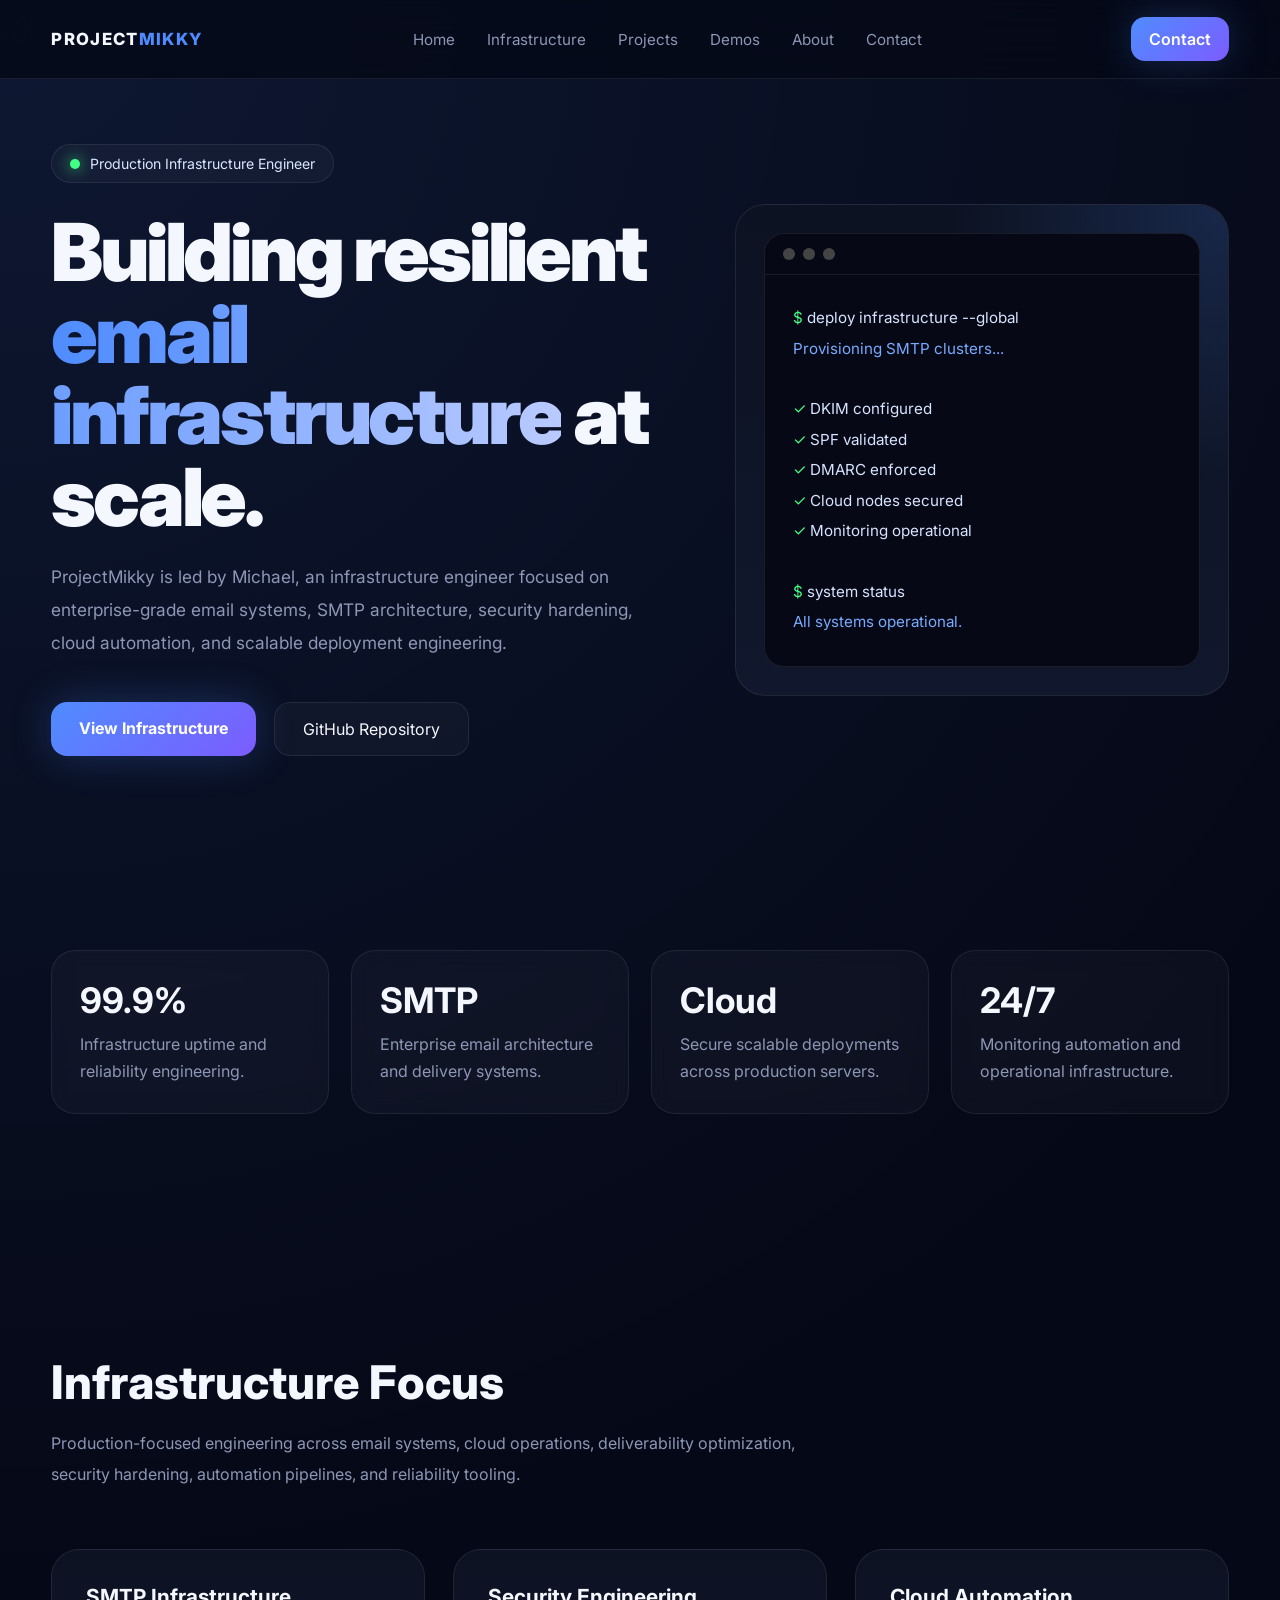
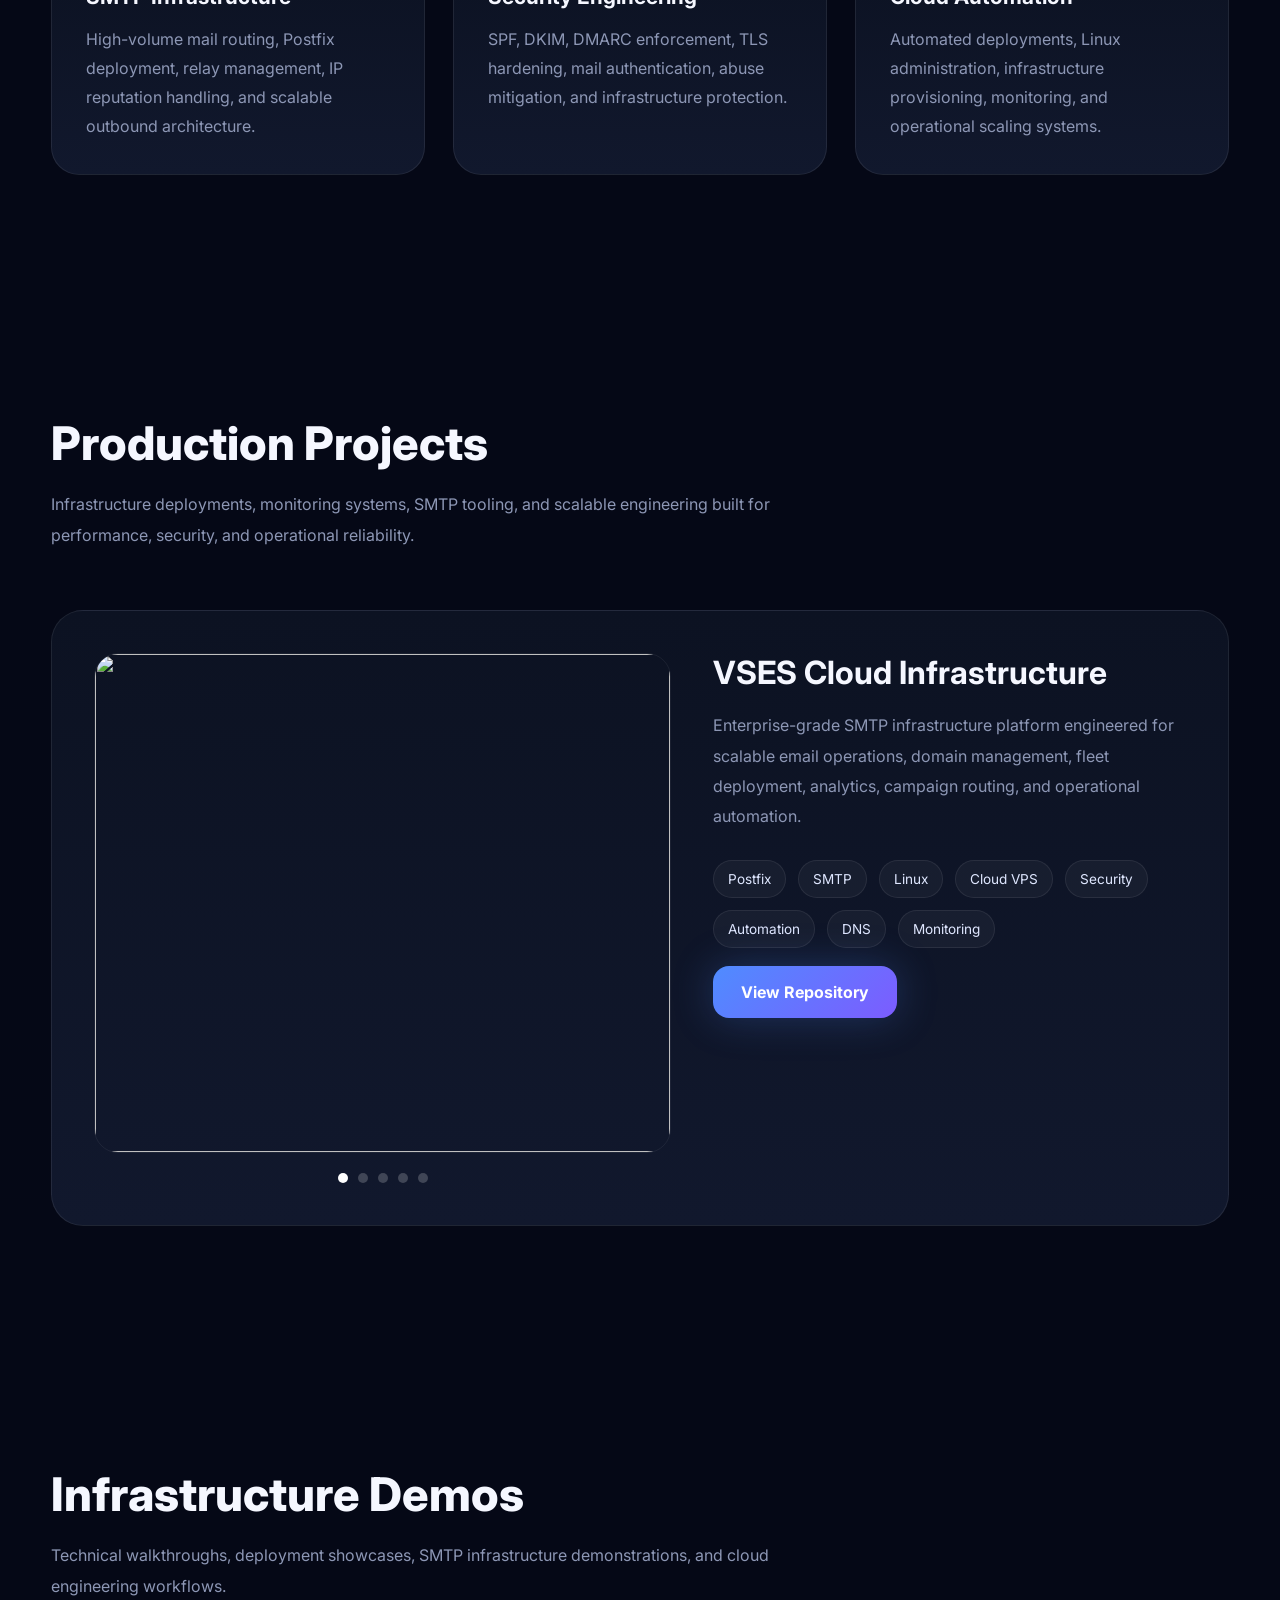
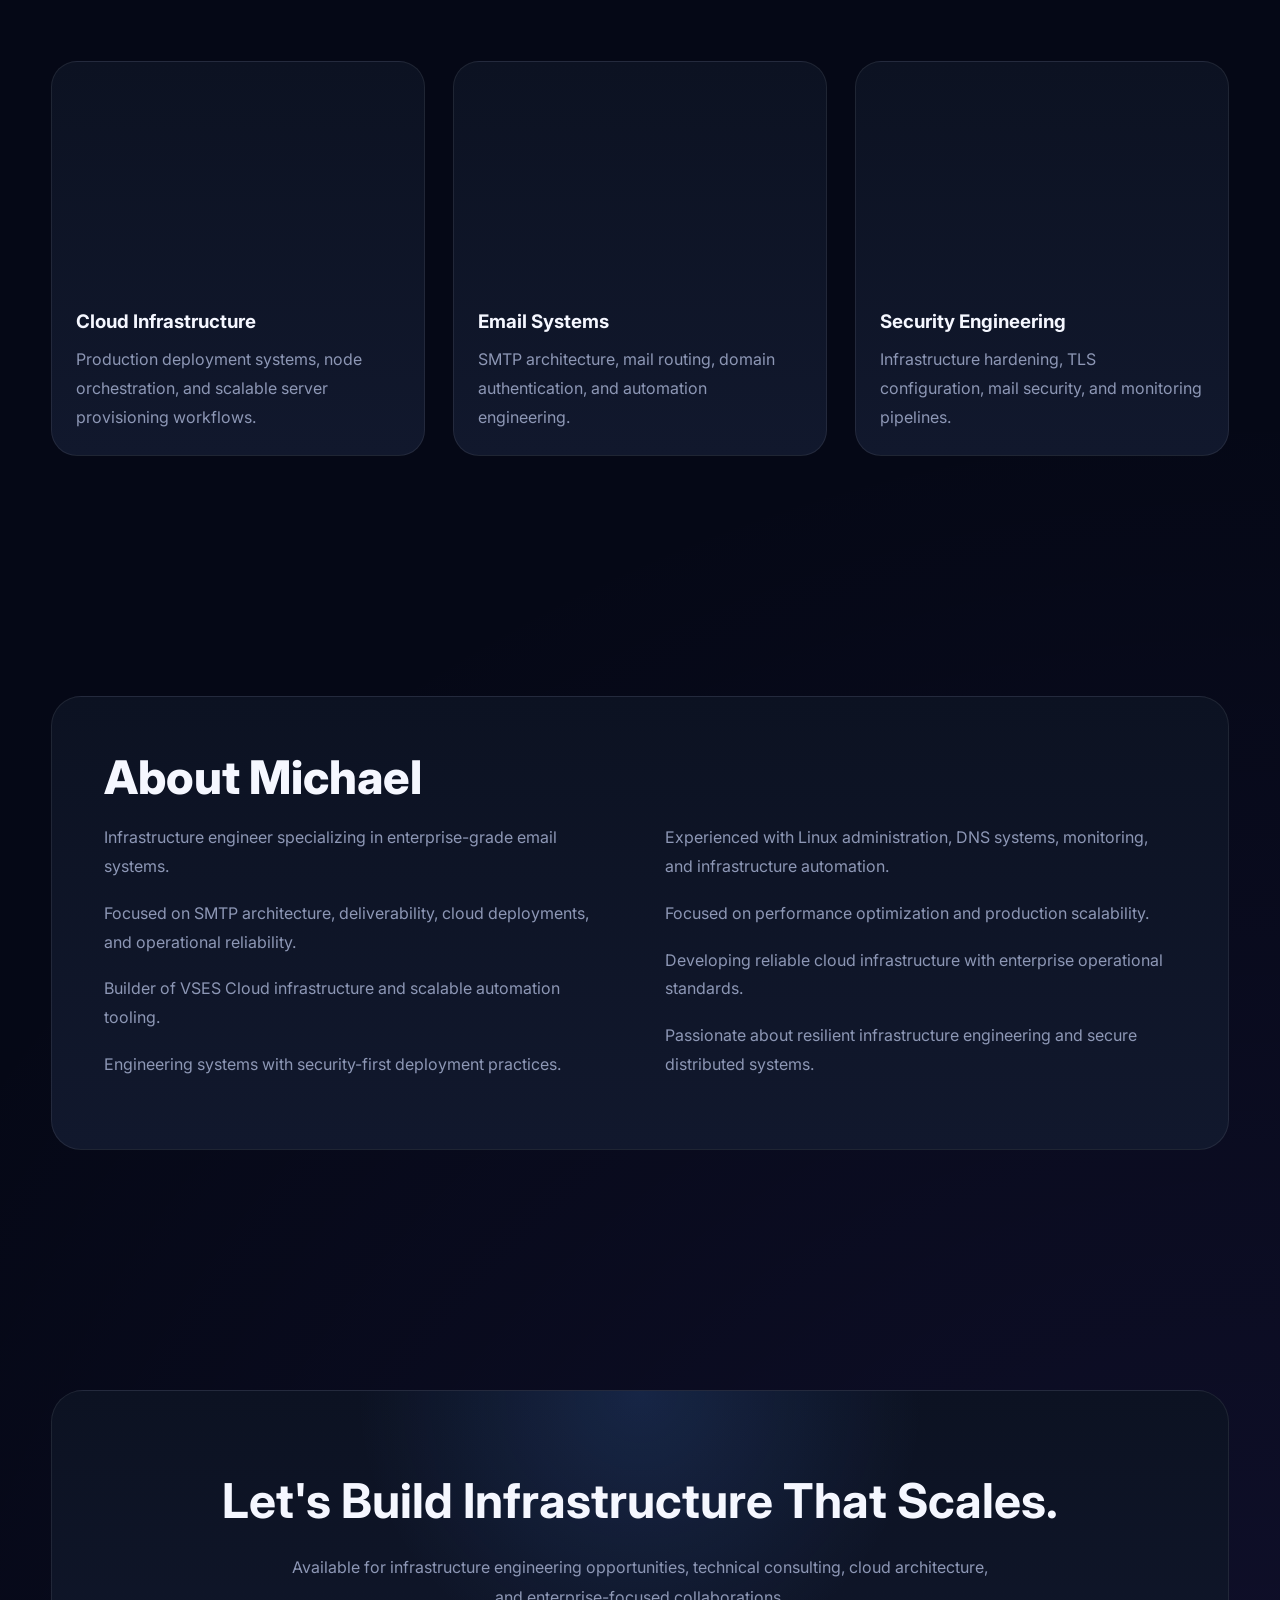
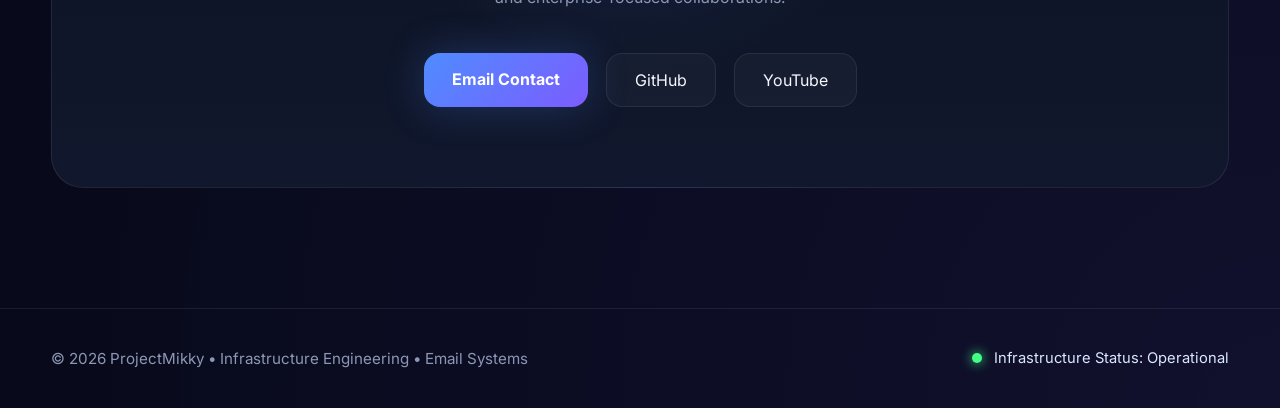
==== index.html @ 0aaa150f "Create index.html" ====
<!DOCTYPE html>
<html lang="en">
<head>
<meta charset="UTF-8" />
<meta name="viewport" content="width=device-width, initial-scale=1.0"/>

<title>ProjectMikky — Infrastructure Engineer</title>

<link rel="preconnect" href="https://fonts.googleapis.com">
<link rel="preconnect" href="https://fonts.gstatic.com" crossorigin>

<link href="https://fonts.googleapis.com/css2?family=Inter:wght@300;400;500;600;700;800;900&display=swap" rel="stylesheet">

<style>

:root{
    --bg:#050816;
    --panel:#0c1222;
    --panel2:#11182d;
    --line:rgba(255,255,255,0.08);
    --text:#f5f7ff;
    --muted:#8d97b5;
    --accent:#4f8cff;
    --accent2:#7c5cff;
    --glow:0 0 40px rgba(79,140,255,.25);
    --max:1280px;
}

*{
    margin:0;
    padding:0;
    box-sizing:border-box;
}

html{
    scroll-behavior:smooth;
}

body{
    font-family:'Inter',sans-serif;
    background:
    radial-gradient(circle at top left, rgba(79,140,255,.12), transparent 30%),
    radial-gradient(circle at bottom right, rgba(124,92,255,.10), transparent 30%),
    var(--bg);
    color:var(--text);
    overflow-x:hidden;
}

a{
    text-decoration:none;
    color:inherit;
}

img{
    display:block;
    width:100%;
}

.container{
    width:92%;
    max-width:var(--max);
    margin:auto;
}

/* =========================
NAV
========================= */

nav{
    position:fixed;
    top:0;
    left:0;
    width:100%;
    z-index:1000;
    backdrop-filter:blur(18px);
    background:rgba(5,8,22,.75);
    border-bottom:1px solid var(--line);
}

.nav-inner{
    height:78px;
    display:flex;
    align-items:center;
    justify-content:space-between;
}

.logo{
    font-size:1.05rem;
    font-weight:800;
    letter-spacing:.08em;
}

.logo span{
    color:var(--accent);
}

.nav-links{
    display:flex;
    gap:32px;
}

.nav-links a{
    color:var(--muted);
    font-size:.95rem;
    transition:.25s;
    position:relative;
}

.nav-links a:hover{
    color:white;
}

.nav-links a::after{
    content:'';
    position:absolute;
    left:0;
    bottom:-8px;
    width:0%;
    height:2px;
    background:linear-gradient(to right,var(--accent),var(--accent2));
    transition:.25s;
}

.nav-links a:hover::after{
    width:100%;
}

.nav-btn{
    padding:12px 18px;
    border-radius:14px;
    background:linear-gradient(135deg,var(--accent),var(--accent2));
    color:white;
    font-weight:600;
    box-shadow:var(--glow);
}

.menu-toggle{
    display:none;
    font-size:1.6rem;
    cursor:pointer;
}

/* =========================
HERO
========================= */

.hero{
    min-height:100vh;
    display:flex;
    align-items:center;
    padding-top:120px;
}

.hero-grid{
    display:grid;
    grid-template-columns:1.1fr .9fr;
    gap:80px;
    align-items:center;
}

.badge{
    display:inline-flex;
    align-items:center;
    gap:10px;
    padding:10px 18px;
    border-radius:999px;
    border:1px solid var(--line);
    background:rgba(255,255,255,.03);
    margin-bottom:28px;
    color:#dbe6ff;
    font-size:.88rem;
}

.badge-dot{
    width:10px;
    height:10px;
    border-radius:50%;
    background:#42ff87;
    box-shadow:0 0 15px #42ff87;
}

.hero h1{
    font-size:5rem;
    line-height:1.02;
    font-weight:900;
    letter-spacing:-0.04em;
    margin-bottom:24px;
}

.hero h1 span{
    background:linear-gradient(to right,var(--accent),#b9caff);
    -webkit-background-clip:text;
    -webkit-text-fill-color:transparent;
}

.hero p{
    color:var(--muted);
    line-height:1.9;
    font-size:1.08rem;
    max-width:650px;
}

.hero-actions{
    margin-top:42px;
    display:flex;
    gap:18px;
    flex-wrap:wrap;
}

.btn-primary{
    padding:16px 28px;
    border-radius:16px;
    background:linear-gradient(135deg,var(--accent),var(--accent2));
    color:white;
    font-weight:700;
    box-shadow:var(--glow);
}

.btn-secondary{
    padding:16px 28px;
    border-radius:16px;
    border:1px solid var(--line);
    background:rgba(255,255,255,.03);
}

/* =========================
TERMINAL PANEL
========================= */

.hero-panel{
    background:linear-gradient(180deg,var(--panel),var(--panel2));
    border:1px solid var(--line);
    border-radius:30px;
    padding:28px;
    overflow:hidden;
    position:relative;
}

.hero-panel::before{
    content:'';
    position:absolute;
    inset:0;
    background:radial-gradient(circle at top right, rgba(79,140,255,.18), transparent 40%);
}

.terminal{
    background:#060915;
    border-radius:20px;
    overflow:hidden;
    border:1px solid rgba(255,255,255,.08);
    position:relative;
    z-index:2;
}

.terminal-top{
    padding:14px 18px;
    border-bottom:1px solid rgba(255,255,255,.08);
    display:flex;
    gap:8px;
}

.term-dot{
    width:12px;
    height:12px;
    border-radius:50%;
    background:#444;
}

.term-body{
    padding:28px;
    color:#d7e3ff;
    line-height:2;
    font-size:.95rem;
}

.green{
    color:#43ff85;
}

.blue{
    color:#79aaff;
}

/* =========================
STATS
========================= */

.stats{
    margin-top:-70px;
    position:relative;
    z-index:5;
}

.stats-grid{
    display:grid;
    grid-template-columns:repeat(4,1fr);
    gap:22px;
}

.stat-card{
    padding:28px;
    border-radius:24px;
    border:1px solid var(--line);
    background:rgba(255,255,255,.03);
    backdrop-filter:blur(10px);
}

.stat-card h3{
    font-size:2.2rem;
    margin-bottom:10px;
}

.stat-card p{
    color:var(--muted);
    line-height:1.7;
}

/* =========================
SECTIONS
========================= */

section{
    padding:120px 0;
}

.section-title{
    font-size:2.9rem;
    font-weight:800;
    margin-bottom:18px;
}

.section-sub{
    max-width:760px;
    color:var(--muted);
    line-height:1.9;
    margin-bottom:60px;
}

/* =========================
INFRA
========================= */

.infra-grid{
    display:grid;
    grid-template-columns:repeat(3,1fr);
    gap:28px;
}

.infra-card{
    padding:34px;
    border-radius:28px;
    background:linear-gradient(180deg,var(--panel),var(--panel2));
    border:1px solid var(--line);
    transition:.3s;
}

.infra-card:hover{
    transform:translateY(-6px);
    border-color:rgba(79,140,255,.35);
}

.infra-card h3{
    margin-bottom:16px;
    font-size:1.3rem;
}

.infra-card p{
    color:var(--muted);
    line-height:1.8;
}

/* =========================
PROJECTS
========================= */

.project-card{
    display:grid;
    grid-template-columns:1.1fr .9fr;
    gap:42px;
    padding:42px;
    border-radius:32px;
    border:1px solid var(--line);
    background:linear-gradient(180deg,var(--panel),var(--panel2));
}

.project-slider{
    position:relative;
}

.slides{
    position:relative;
    height:500px;
    border-radius:24px;
    overflow:hidden;
    border:1px solid rgba(255,255,255,.06);
}

.slide{
    position:absolute;
    inset:0;
    width:100%;
    height:100%;
    object-fit:cover;
    opacity:0;
    transition:opacity .8s ease;
}

.slide.active{
    opacity:1;
}

.slider-dots{
    display:flex;
    justify-content:center;
    gap:10px;
    margin-top:20px;
}

.dot-slide{
    width:10px;
    height:10px;
    border-radius:50%;
    background:rgba(255,255,255,.2);
    cursor:pointer;
    transition:.25s;
}

.dot-slide.active{
    background:white;
}

.project-content h3{
    font-size:2rem;
    margin-bottom:18px;
}

.project-content p{
    color:var(--muted);
    line-height:1.9;
    margin-bottom:28px;
}

.tech-list{
    display:flex;
    flex-wrap:wrap;
    gap:12px;
    margin-bottom:34px;
}

.tech-list span{
    padding:10px 14px;
    border-radius:999px;
    background:rgba(255,255,255,.04);
    border:1px solid var(--line);
    color:#dfe7ff;
    font-size:.85rem;
}

/* =========================
VIDEOS
========================= */

.video-grid{
    display:grid;
    grid-template-columns:repeat(3,1fr);
    gap:28px;
}

.video-card{
    overflow:hidden;
    border-radius:26px;
    border:1px solid var(--line);
    background:linear-gradient(180deg,var(--panel),var(--panel2));
}

.video-card iframe{
    width:100%;
    height:220px;
    border:none;
}

.video-content{
    padding:24px;
}

.video-content h3{
    margin-bottom:12px;
}

.video-content p{
    color:var(--muted);
    line-height:1.8;
}

/* =========================
ABOUT
========================= */

.about-box{
    padding:52px;
    border-radius:30px;
    border:1px solid var(--line);
    background:linear-gradient(180deg,var(--panel),var(--panel2));
}

.about-grid{
    display:grid;
    grid-template-columns:1fr 1fr;
    gap:50px;
}

.about-grid ul{
    list-style:none;
}

.about-grid li{
    margin-bottom:18px;
    color:var(--muted);
    line-height:1.8;
}

/* =========================
CONTACT
========================= */

.contact-box{
    text-align:center;
    padding:80px 40px;
    border-radius:32px;
    border:1px solid var(--line);
    background:
    radial-gradient(circle at top, rgba(79,140,255,.16), transparent 40%),
    linear-gradient(180deg,var(--panel),var(--panel2));
}

.contact-box h2{
    font-size:3rem;
    margin-bottom:22px;
}

.contact-box p{
    max-width:700px;
    margin:auto;
    color:var(--muted);
    line-height:1.9;
}

.contact-actions{
    margin-top:40px;
    display:flex;
    justify-content:center;
    gap:18px;
    flex-wrap:wrap;
}

/* =========================
FOOTER
========================= */

footer{
    padding:40px 0;
    border-top:1px solid var(--line);
}

.footer-grid{
    display:flex;
    justify-content:space-between;
    align-items:center;
    gap:20px;
    flex-wrap:wrap;
}

.footer-copy{
    color:var(--muted);
    font-size:.95rem;
}

.footer-status{
    display:flex;
    align-items:center;
    gap:12px;
    color:#dbe6ff;
    font-size:.92rem;
}

.status-dot{
    width:10px;
    height:10px;
    border-radius:50%;
    background:#43ff85;
    box-shadow:0 0 12px #43ff85;
}

/* =========================
MOBILE
========================= */

@media(max-width:1100px){

.hero-grid,
.project-card,
.about-grid{
    grid-template-columns:1fr;
}

.infra-grid,
.video-grid,
.stats-grid{
    grid-template-columns:1fr 1fr;
}

.hero h1{
    font-size:4rem;
}

}

@media(max-width:780px){

.menu-toggle{
    display:block;
}

.nav-btn{
    display:none;
}

.nav-links{
    position:absolute;
    top:78px;
    left:0;
    width:100%;
    background:#08101f;
    flex-direction:column;
    padding:30px;
    display:none;
    border-bottom:1px solid var(--line);
}

.nav-links.active{
    display:flex;
}

.hero h1{
    font-size:3rem;
}

.stats-grid,
.infra-grid,
.video-grid{
    grid-template-columns:1fr;
}

.section-title{
    font-size:2.2rem;
}

.contact-box h2{
    font-size:2.2rem;
}

.slides{
    height:320px;
}

}

</style>
</head>
<body>

<!-- NAV -->

<nav>

<div class="container nav-inner">

<div class="logo">
PROJECT<span>MIKKY</span>
</div>

<div class="nav-links" id="navLinks">
<a href="#home">Home</a>
<a href="#infrastructure">Infrastructure</a>
<a href="#projects">Projects</a>
<a href="#demos">Demos</a>
<a href="#about">About</a>
<a href="#contact">Contact</a>
</div>

<a href="mailto:contact@projectmikky.com" class="nav-btn">
Contact
</a>

<div class="menu-toggle" id="menuToggle">
☰
</div>

</div>

</nav>

<!-- HERO -->

<section class="hero" id="home">

<div class="container hero-grid">

<div>

<div class="badge">
<div class="badge-dot"></div>
Production Infrastructure Engineer
</div>

<h1>
Building resilient
<span>email infrastructure</span>
at scale.
</h1>

<p>
ProjectMikky is led by Michael, an infrastructure engineer focused on
enterprise-grade email systems, SMTP architecture, security hardening,
cloud automation, and scalable deployment engineering.
</p>

<div class="hero-actions">

<a href="#projects" class="btn-primary">
View Infrastructure
</a>

<a href="https://github.com/projectmikky/vses-cloud" target="_blank" class="btn-secondary">
GitHub Repository
</a>

</div>

</div>

<div class="hero-panel">

<div class="terminal">

<div class="terminal-top">
<div class="term-dot"></div>
<div class="term-dot"></div>
<div class="term-dot"></div>
</div>

<div class="term-body">

<span class="green">$</span> deploy infrastructure --global<br>
<span class="blue">Provisioning SMTP clusters...</span><br><br>

<span class="green">✓</span> DKIM configured<br>
<span class="green">✓</span> SPF validated<br>
<span class="green">✓</span> DMARC enforced<br>
<span class="green">✓</span> Cloud nodes secured<br>
<span class="green">✓</span> Monitoring operational<br><br>

<span class="green">$</span> system status<br>
<span class="blue">All systems operational.</span>

</div>

</div>

</div>

</div>

</section>

<!-- STATS -->

<section class="stats">

<div class="container">

<div class="stats-grid">

<div class="stat-card">
<h3>99.9%</h3>
<p>Infrastructure uptime and reliability engineering.</p>
</div>

<div class="stat-card">
<h3>SMTP</h3>
<p>Enterprise email architecture and delivery systems.</p>
</div>

<div class="stat-card">
<h3>Cloud</h3>
<p>Secure scalable deployments across production servers.</p>
</div>

<div class="stat-card">
<h3>24/7</h3>
<p>Monitoring automation and operational infrastructure.</p>
</div>

</div>

</div>

</section>

<!-- INFRA -->

<section id="infrastructure">

<div class="container">

<h2 class="section-title">
Infrastructure Focus
</h2>

<p class="section-sub">
Production-focused engineering across email systems,
cloud operations, deliverability optimization,
security hardening, automation pipelines,
and reliability tooling.
</p>

<div class="infra-grid">

<div class="infra-card">
<h3>SMTP Infrastructure</h3>
<p>
High-volume mail routing, Postfix deployment,
relay management, IP reputation handling,
and scalable outbound architecture.
</p>
</div>

<div class="infra-card">
<h3>Security Engineering</h3>
<p>
SPF, DKIM, DMARC enforcement, TLS hardening,
mail authentication, abuse mitigation,
and infrastructure protection.
</p>
</div>

<div class="infra-card">
<h3>Cloud Automation</h3>
<p>
Automated deployments, Linux administration,
infrastructure provisioning, monitoring,
and operational scaling systems.
</p>
</div>

</div>

</div>

</section>

<!-- PROJECTS -->

<section id="projects">

<div class="container">

<h2 class="section-title">
Production Projects
</h2>

<p class="section-sub">
Infrastructure deployments, monitoring systems,
SMTP tooling, and scalable engineering built for
performance, security, and operational reliability.
</p>

<div class="project-card">

<!-- SLIDER -->

<div class="project-slider">

<div class="slides">

<img class="slide active"
src="https://raw.githubusercontent.com/projectmikky/vses-cloud/main/screenshots/dashboard.png">

<img class="slide"
src="https://raw.githubusercontent.com/projectmikky/vses-cloud/main/screenshots/fleet.png">

<img class="slide"
src="https://raw.githubusercontent.com/projectmikky/vses-cloud/main/screenshots/domains.png">

<img class="slide"
src="https://raw.githubusercontent.com/projectmikky/vses-cloud/main/screenshots/analytics.png">

<img class="slide"
src="https://raw.githubusercontent.com/projectmikky/vses-cloud/main/screenshots/campaign.png">

</div>

<div class="slider-dots">

<span class="dot-slide active"></span>
<span class="dot-slide"></span>
<span class="dot-slide"></span>
<span class="dot-slide"></span>
<span class="dot-slide"></span>

</div>

</div>

<!-- CONTENT -->

<div class="project-content">

<h3>
VSES Cloud Infrastructure
</h3>

<p>
Enterprise-grade SMTP infrastructure platform engineered
for scalable email operations, domain management,
fleet deployment, analytics, campaign routing,
and operational automation.
</p>

<div class="tech-list">
<span>Postfix</span>
<span>SMTP</span>
<span>Linux</span>
<span>Cloud VPS</span>
<span>Security</span>
<span>Automation</span>
<span>DNS</span>
<span>Monitoring</span>
</div>

<a href="https://github.com/projectmikky/vses-cloud"
target="_blank"
class="btn-primary">
View Repository
</a>

</div>

</div>

</div>

</section>

<!-- DEMOS -->

<section id="demos">

<div class="container">

<h2 class="section-title">
Infrastructure Demos
</h2>

<p class="section-sub">
Technical walkthroughs, deployment showcases,
SMTP infrastructure demonstrations,
and cloud engineering workflows.
</p>

<div class="video-grid">

<div class="video-card">

<iframe
src="https://www.youtube.com/embed?listType=user_uploads&list=projectmikky"
allowfullscreen>
</iframe>

<div class="video-content">
<h3>Cloud Infrastructure</h3>
<p>
Production deployment systems, node orchestration,
and scalable server provisioning workflows.
</p>
</div>

</div>

<div class="video-card">

<iframe
src="https://www.youtube.com/embed?listType=user_uploads&list=projectmikky"
allowfullscreen>
</iframe>

<div class="video-content">
<h3>Email Systems</h3>
<p>
SMTP architecture, mail routing,
domain authentication, and automation engineering.
</p>
</div>

</div>

<div class="video-card">

<iframe
src="https://www.youtube.com/embed?listType=user_uploads&list=projectmikky"
allowfullscreen>
</iframe>

<div class="video-content">
<h3>Security Engineering</h3>
<p>
Infrastructure hardening, TLS configuration,
mail security, and monitoring pipelines.
</p>
</div>

</div>

</div>

</div>

</section>

<!-- ABOUT -->

<section id="about">

<div class="container">

<div class="about-box">

<h2 class="section-title">
About Michael
</h2>

<div class="about-grid">

<div>

<ul>
<li>Infrastructure engineer specializing in enterprise-grade email systems.</li>

<li>Focused on SMTP architecture, deliverability, cloud deployments, and operational reliability.</li>

<li>Builder of VSES Cloud infrastructure and scalable automation tooling.</li>

<li>Engineering systems with security-first deployment practices.</li>

</ul>

</div>

<div>

<ul>

<li>Experienced with Linux administration, DNS systems, monitoring, and infrastructure automation.</li>

<li>Focused on performance optimization and production scalability.</li>

<li>Developing reliable cloud infrastructure with enterprise operational standards.</li>

<li>Passionate about resilient infrastructure engineering and secure distributed systems.</li>

</ul>

</div>

</div>

</div>

</div>

</section>

<!-- CONTACT -->

<section id="contact">

<div class="container">

<div class="contact-box">

<h2>
Let's Build Infrastructure That Scales.
</h2>

<p>
Available for infrastructure engineering opportunities,
technical consulting, cloud architecture,
and enterprise-focused collaborations.
</p>

<div class="contact-actions">

<a href="mailto:contact@projectmikky.com" class="btn-primary">
Email Contact
</a>

<a href="https://github.com/projectmikky/vses-cloud"
target="_blank"
class="btn-secondary">
GitHub
</a>

<a href="https://www.youtube.com/@projectmikky"
target="_blank"
class="btn-secondary">
YouTube
</a>

</div>

</div>

</div>

</section>

<!-- FOOTER -->

<footer>

<div class="container footer-grid">

<div class="footer-copy">
© 2026 ProjectMikky • Infrastructure Engineering • Email Systems
</div>

<div class="footer-status">

<div class="status-dot"></div>

Infrastructure Status: Operational

</div>

</div>

</footer>

<script>

/* MOBILE NAV */

const menuToggle = document.getElementById('menuToggle');
const navLinks = document.getElementById('navLinks');

menuToggle.addEventListener('click', () => {
    navLinks.classList.toggle('active');
});

document.querySelectorAll('.nav-links a').forEach(link => {
    link.addEventListener('click', () => {
        navLinks.classList.remove('active');
    });
});

/* SLIDER */

const slides = document.querySelectorAll('.slide');
const dots = document.querySelectorAll('.dot-slide');

let currentSlide = 0;

function showSlide(index){

    slides.forEach(slide => {
        slide.classList.remove('active');
    });

    dots.forEach(dot => {
        dot.classList.remove('active');
    });

    slides[index].classList.add('active');
    dots[index].classList.add('active');
}

function nextSlide(){

    currentSlide++;

    if(currentSlide >= slides.length){
        currentSlide = 0;
    }

    showSlide(currentSlide);
}

setInterval(nextSlide, 3500);

dots.forEach((dot, index) => {

    dot.addEventListener('click', () => {

        currentSlide = index;

        showSlide(currentSlide);

    });

});

</script>

</body>
</html>
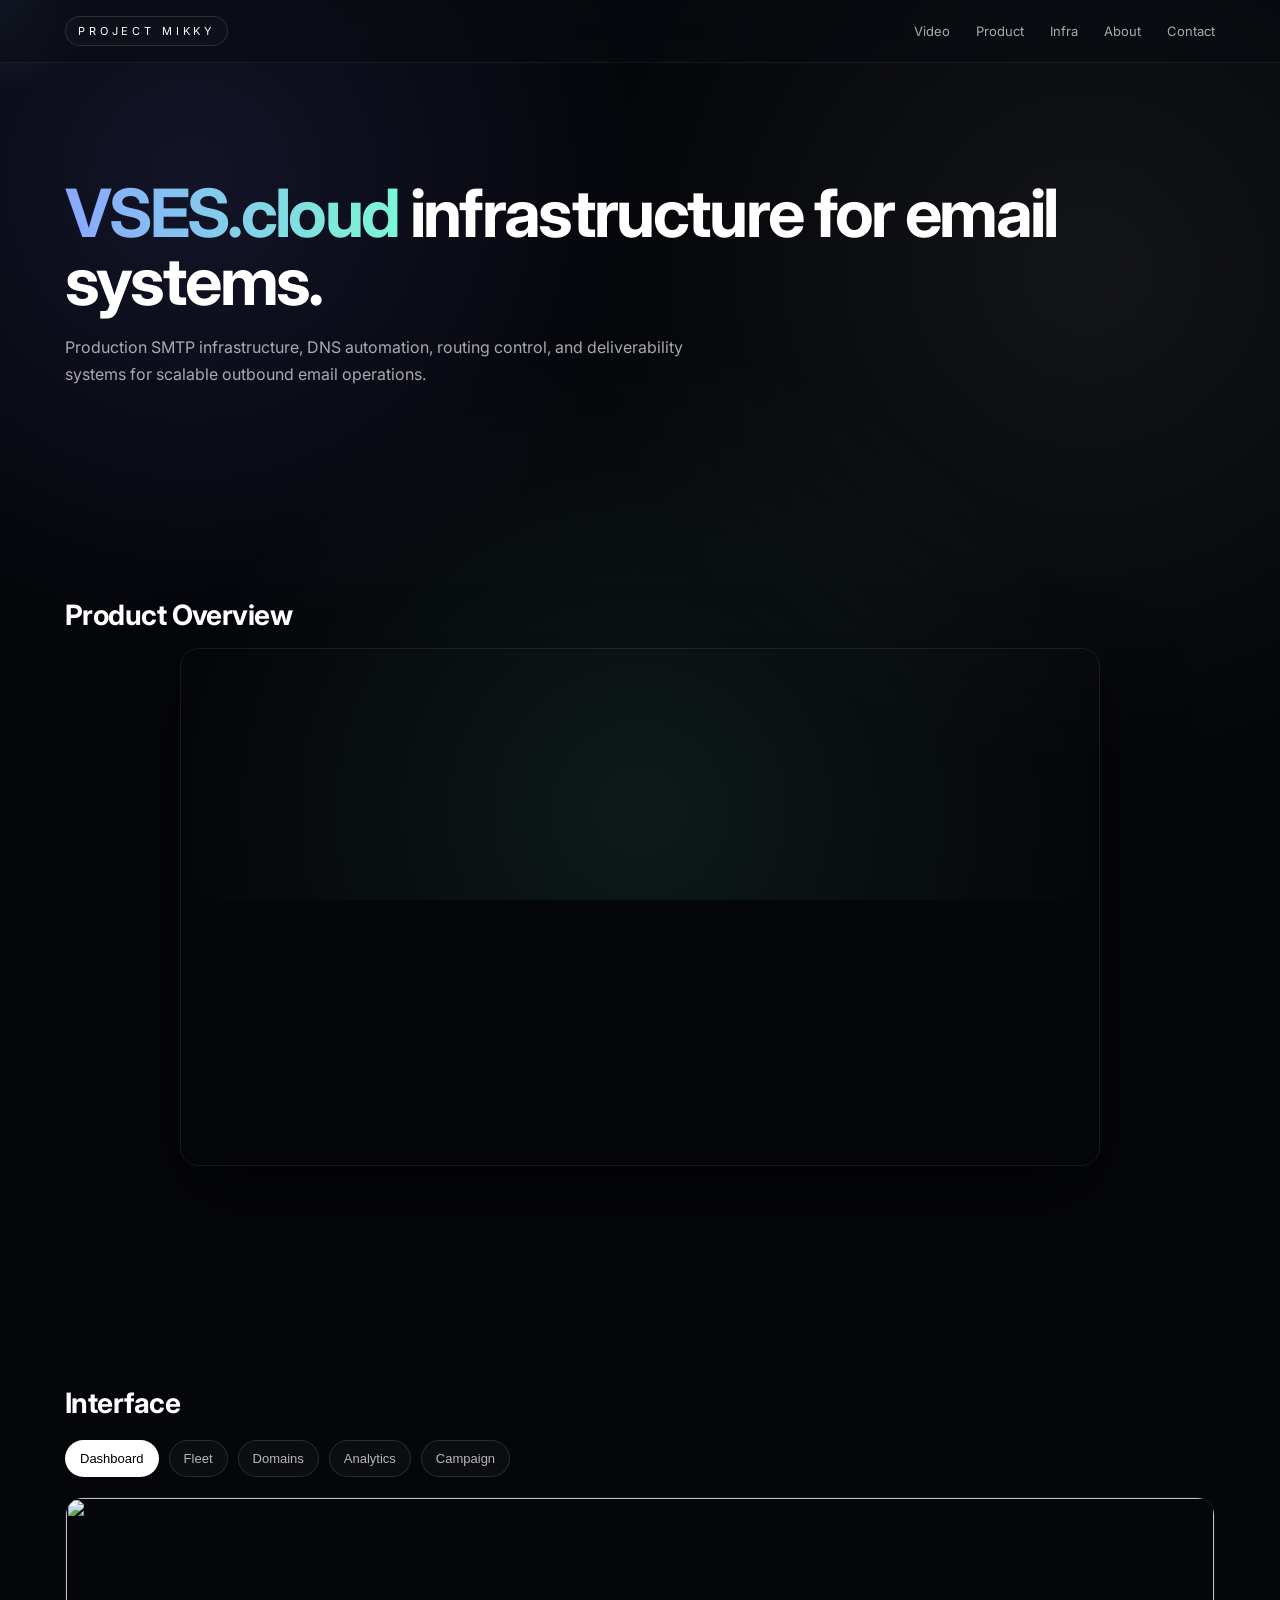
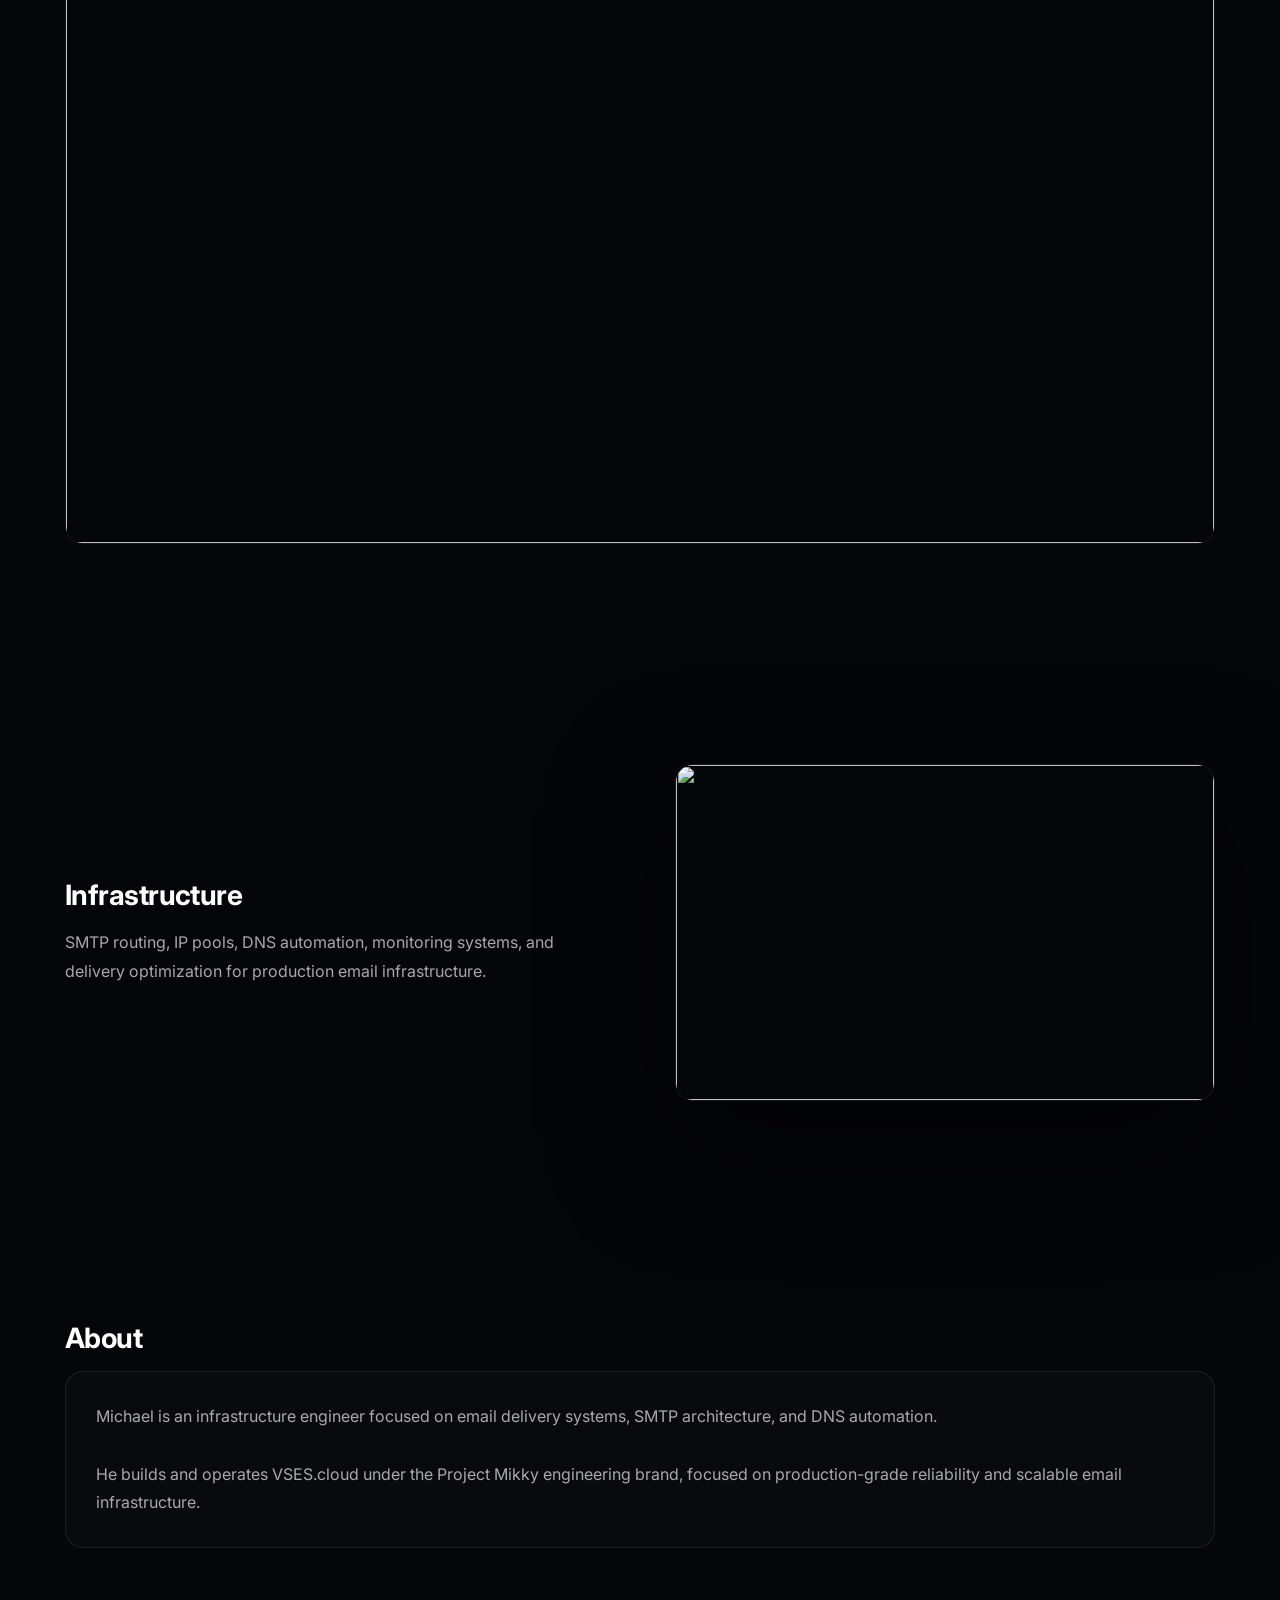
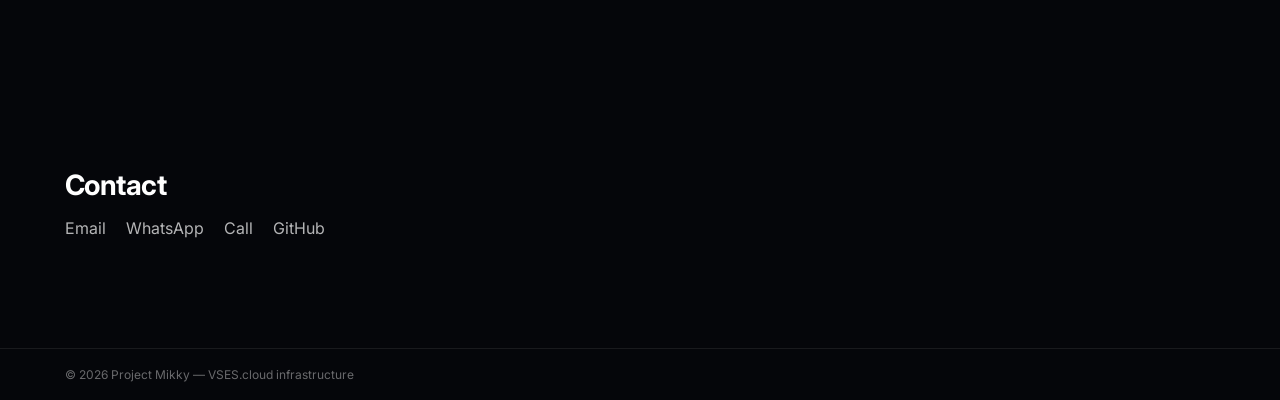
==== commit 6cbc1f3e: "Update index.html" ====
--- a/index.html
+++ b/index.html
@@ -3,28 +3,11 @@
 <head>
 <meta charset="UTF-8" />
 <meta name="viewport" content="width=device-width, initial-scale=1.0"/>
-
-<title>ProjectMikky — Infrastructure Engineer</title>
-
-<link rel="preconnect" href="https://fonts.googleapis.com">
-<link rel="preconnect" href="https://fonts.gstatic.com" crossorigin>
-
-<link href="https://fonts.googleapis.com/css2?family=Inter:wght@300;400;500;600;700;800;900&display=swap" rel="stylesheet">
+<title>Project Mikky | VSES.cloud</title>
+
+<link href="https://fonts.googleapis.com/css2?family=Inter:wght@300;400;500;600;700&display=swap" rel="stylesheet">
 
 <style>
-
-:root{
-    --bg:#050816;
-    --panel:#0c1222;
-    --panel2:#11182d;
-    --line:rgba(255,255,255,0.08);
-    --text:#f5f7ff;
-    --muted:#8d97b5;
-    --accent:#4f8cff;
-    --accent2:#7c5cff;
-    --glow:0 0 40px rgba(79,140,255,.25);
-    --max:1280px;
-}
 
 *{
     margin:0;
@@ -32,1183 +15,417 @@
     box-sizing:border-box;
 }
 
-html{
-    scroll-behavior:smooth;
-}
-
 body{
-    font-family:'Inter',sans-serif;
+    font-family:Inter, sans-serif;
+    background:#05060a;
+    color:#fff;
+    overflow-x:hidden;
+}
+
+/* NOISE + GLOW BACKGROUND */
+.bg{
+    position:fixed;
+    inset:0;
     background:
-    radial-gradient(circle at top left, rgba(79,140,255,.12), transparent 30%),
-    radial-gradient(circle at bottom right, rgba(124,92,255,.10), transparent 30%),
-    var(--bg);
-    color:var(--text);
-    overflow-x:hidden;
-}
-
-a{
-    text-decoration:none;
-    color:inherit;
-}
-
-img{
-    display:block;
-    width:100%;
-}
-
+        radial-gradient(circle at 15% 20%, rgba(120,120,255,0.12), transparent 35%),
+        radial-gradient(circle at 85% 30%, rgba(255,255,255,0.06), transparent 40%),
+        radial-gradient(circle at 50% 90%, rgba(120,255,200,0.08), transparent 45%),
+        #05060a;
+    z-index:0;
+}
+
+/* SOFT GRID */
+.bg::after{
+    content:"";
+    position:absolute;
+    inset:0;
+    background-image:linear-gradient(rgba(255,255,255,0.04) 1px, transparent 1px),
+                     linear-gradient(90deg, rgba(255,255,255,0.04) 1px, transparent 1px);
+    background-size:60px 60px;
+    opacity:0.05;
+}
+
+/* CURSOR GLOW */
+.cursor{
+    position:fixed;
+    width:220px;
+    height:220px;
+    border-radius:50%;
+    pointer-events:none;
+    background:radial-gradient(circle, rgba(120,180,255,0.15), transparent 60%);
+    transform:translate(-50%,-50%);
+    transition:transform 0.08s linear;
+    z-index:1;
+}
+
+/* LAYOUT */
 .container{
-    width:92%;
-    max-width:var(--max);
-    margin:auto;
-}
-
-/* =========================
-NAV
-========================= */
-
+    width:min(1150px,92vw);
+    margin:0 auto;
+    position:relative;
+    z-index:2;
+}
+
+/* NAV */
 nav{
     position:fixed;
     top:0;
-    left:0;
     width:100%;
+    padding:16px 0;
+    background:rgba(10,12,18,0.55);
+    backdrop-filter:blur(20px);
+    border-bottom:1px solid rgba(255,255,255,0.06);
     z-index:1000;
-    backdrop-filter:blur(18px);
-    background:rgba(5,8,22,.75);
-    border-bottom:1px solid var(--line);
 }
 
 .nav-inner{
-    height:78px;
     display:flex;
+    justify-content:space-between;
     align-items:center;
-    justify-content:space-between;
 }
 
 .logo{
-    font-size:1.05rem;
-    font-weight:800;
-    letter-spacing:.08em;
-}
-
-.logo span{
-    color:var(--accent);
-}
-
-.nav-links{
+    font-size:11px;
+    letter-spacing:0.35em;
+    padding:7px 12px;
+    border:1px solid rgba(255,255,255,0.12);
+    border-radius:999px;
+    color:#fff;
+    background:rgba(255,255,255,0.02);
+}
+
+.nav-right{
     display:flex;
-    gap:32px;
-}
-
-.nav-links a{
-    color:var(--muted);
-    font-size:.95rem;
-    transition:.25s;
-    position:relative;
-}
-
-.nav-links a:hover{
-    color:white;
-}
-
-.nav-links a::after{
-    content:'';
-    position:absolute;
-    left:0;
-    bottom:-8px;
-    width:0%;
-    height:2px;
-    background:linear-gradient(to right,var(--accent),var(--accent2));
-    transition:.25s;
-}
-
-.nav-links a:hover::after{
-    width:100%;
-}
-
-.nav-btn{
-    padding:12px 18px;
-    border-radius:14px;
-    background:linear-gradient(135deg,var(--accent),var(--accent2));
-    color:white;
-    font-weight:600;
-    box-shadow:var(--glow);
-}
-
-.menu-toggle{
-    display:none;
-    font-size:1.6rem;
-    cursor:pointer;
-}
-
-/* =========================
-HERO
-========================= */
-
+    gap:26px;
+}
+
+.nav-right a{
+    font-size:13px;
+    color:rgba(255,255,255,0.65);
+    text-decoration:none;
+    transition:0.2s;
+}
+
+.nav-right a:hover{
+    color:#fff;
+}
+
+/* HERO */
 .hero{
-    min-height:100vh;
-    display:flex;
-    align-items:center;
-    padding-top:120px;
-}
-
-.hero-grid{
-    display:grid;
-    grid-template-columns:1.1fr .9fr;
-    gap:80px;
-    align-items:center;
-}
-
-.badge{
-    display:inline-flex;
-    align-items:center;
-    gap:10px;
-    padding:10px 18px;
-    border-radius:999px;
-    border:1px solid var(--line);
-    background:rgba(255,255,255,.03);
-    margin-bottom:28px;
-    color:#dbe6ff;
-    font-size:.88rem;
-}
-
-.badge-dot{
-    width:10px;
-    height:10px;
-    border-radius:50%;
-    background:#42ff87;
-    box-shadow:0 0 15px #42ff87;
+    padding:180px 0 100px;
 }
 
 .hero h1{
-    font-size:5rem;
+    font-size:clamp(44px,5.2vw,84px);
     line-height:1.02;
-    font-weight:900;
     letter-spacing:-0.04em;
-    margin-bottom:24px;
 }
 
 .hero h1 span{
-    background:linear-gradient(to right,var(--accent),#b9caff);
+    background:linear-gradient(90deg,#8aa7ff,#7cf7d4);
     -webkit-background-clip:text;
     -webkit-text-fill-color:transparent;
 }
 
 .hero p{
-    color:var(--muted);
-    line-height:1.9;
-    font-size:1.08rem;
-    max-width:650px;
-}
-
-.hero-actions{
-    margin-top:42px;
+    margin-top:18px;
+    max-width:680px;
+    color:rgba(255,255,255,0.65);
+    font-size:16px;
+    line-height:1.7;
+}
+
+/* SECTION BASE */
+.section{
+    padding:110px 0;
+}
+
+.section h2{
+    font-size:28px;
+    margin-bottom:16px;
+    letter-spacing:-0.02em;
+}
+
+.section p{
+    color:rgba(255,255,255,0.65);
+    line-height:1.8;
+}
+
+/* VIDEO */
+.video-box{
+    width:100%;
+    max-width:920px;
+    margin:0 auto;
+    aspect-ratio:16/9;
+    border-radius:18px;
+    overflow:hidden;
+    border:1px solid rgba(255,255,255,0.08);
+    box-shadow:0 30px 80px rgba(0,0,0,0.5);
+}
+
+.video-box iframe{
+    width:100%;
+    height:100%;
+    border:0;
+}
+
+/* PRODUCT */
+.tabs{
+    margin-top:20px;
+}
+
+.tab-buttons{
     display:flex;
-    gap:18px;
+    gap:10px;
     flex-wrap:wrap;
-}
-
-.btn-primary{
-    padding:16px 28px;
-    border-radius:16px;
-    background:linear-gradient(135deg,var(--accent),var(--accent2));
-    color:white;
-    font-weight:700;
-    box-shadow:var(--glow);
-}
-
-.btn-secondary{
-    padding:16px 28px;
-    border-radius:16px;
-    border:1px solid var(--line);
-    background:rgba(255,255,255,.03);
-}
-
-/* =========================
-TERMINAL PANEL
-========================= */
-
-.hero-panel{
-    background:linear-gradient(180deg,var(--panel),var(--panel2));
-    border:1px solid var(--line);
-    border-radius:30px;
-    padding:28px;
+    margin:20px 0;
+}
+
+.tab-buttons button{
+    padding:10px 14px;
+    border-radius:999px;
+    border:1px solid rgba(255,255,255,0.12);
+    background:rgba(255,255,255,0.03);
+    color:rgba(255,255,255,0.7);
+    cursor:pointer;
+    font-size:13px;
+    transition:0.2s;
+}
+
+.tab-buttons button:hover{
+    transform:translateY(-1px);
+    border-color:rgba(255,255,255,0.25);
+}
+
+.tab-buttons button.active{
+    background:#fff;
+    color:#000;
+}
+
+.tab-content{
+    aspect-ratio:16/9;
+    border-radius:18px;
     overflow:hidden;
-    position:relative;
-}
-
-.hero-panel::before{
-    content:'';
-    position:absolute;
-    inset:0;
-    background:radial-gradient(circle at top right, rgba(79,140,255,.18), transparent 40%);
-}
-
-.terminal{
-    background:#060915;
-    border-radius:20px;
-    overflow:hidden;
-    border:1px solid rgba(255,255,255,.08);
-    position:relative;
-    z-index:2;
-}
-
-.terminal-top{
-    padding:14px 18px;
-    border-bottom:1px solid rgba(255,255,255,.08);
-    display:flex;
-    gap:8px;
-}
-
-.term-dot{
-    width:12px;
-    height:12px;
-    border-radius:50%;
-    background:#444;
-}
-
-.term-body{
-    padding:28px;
-    color:#d7e3ff;
-    line-height:2;
-    font-size:.95rem;
-}
-
-.green{
-    color:#43ff85;
-}
-
-.blue{
-    color:#79aaff;
-}
-
-/* =========================
-STATS
-========================= */
-
-.stats{
-    margin-top:-70px;
-    position:relative;
-    z-index:5;
-}
-
-.stats-grid{
-    display:grid;
-    grid-template-columns:repeat(4,1fr);
-    gap:22px;
-}
-
-.stat-card{
-    padding:28px;
-    border-radius:24px;
-    border:1px solid var(--line);
-    background:rgba(255,255,255,.03);
-    backdrop-filter:blur(10px);
-}
-
-.stat-card h3{
-    font-size:2.2rem;
-    margin-bottom:10px;
-}
-
-.stat-card p{
-    color:var(--muted);
-    line-height:1.7;
-}
-
-/* =========================
-SECTIONS
-========================= */
-
-section{
-    padding:120px 0;
-}
-
-.section-title{
-    font-size:2.9rem;
-    font-weight:800;
-    margin-bottom:18px;
-}
-
-.section-sub{
-    max-width:760px;
-    color:var(--muted);
-    line-height:1.9;
-    margin-bottom:60px;
-}
-
-/* =========================
-INFRA
-========================= */
-
-.infra-grid{
-    display:grid;
-    grid-template-columns:repeat(3,1fr);
-    gap:28px;
-}
-
-.infra-card{
-    padding:34px;
-    border-radius:28px;
-    background:linear-gradient(180deg,var(--panel),var(--panel2));
-    border:1px solid var(--line);
-    transition:.3s;
-}
-
-.infra-card:hover{
-    transform:translateY(-6px);
-    border-color:rgba(79,140,255,.35);
-}
-
-.infra-card h3{
-    margin-bottom:16px;
-    font-size:1.3rem;
-}
-
-.infra-card p{
-    color:var(--muted);
-    line-height:1.8;
-}
-
-/* =========================
-PROJECTS
-========================= */
-
-.project-card{
-    display:grid;
-    grid-template-columns:1.1fr .9fr;
-    gap:42px;
-    padding:42px;
-    border-radius:32px;
-    border:1px solid var(--line);
-    background:linear-gradient(180deg,var(--panel),var(--panel2));
-}
-
-.project-slider{
-    position:relative;
-}
-
-.slides{
-    position:relative;
-    height:500px;
-    border-radius:24px;
-    overflow:hidden;
-    border:1px solid rgba(255,255,255,.06);
-}
-
-.slide{
-    position:absolute;
-    inset:0;
+    border:1px solid rgba(255,255,255,0.08);
+}
+
+.tab-content img{
     width:100%;
     height:100%;
     object-fit:cover;
-    opacity:0;
-    transition:opacity .8s ease;
-}
-
-.slide.active{
-    opacity:1;
-}
-
-.slider-dots{
-    display:flex;
-    justify-content:center;
-    gap:10px;
-    margin-top:20px;
-}
-
-.dot-slide{
-    width:10px;
-    height:10px;
-    border-radius:50%;
-    background:rgba(255,255,255,.2);
-    cursor:pointer;
-    transition:.25s;
-}
-
-.dot-slide.active{
-    background:white;
-}
-
-.project-content h3{
-    font-size:2rem;
-    margin-bottom:18px;
-}
-
-.project-content p{
-    color:var(--muted);
-    line-height:1.9;
-    margin-bottom:28px;
-}
-
-.tech-list{
-    display:flex;
-    flex-wrap:wrap;
-    gap:12px;
-    margin-bottom:34px;
-}
-
-.tech-list span{
-    padding:10px 14px;
-    border-radius:999px;
-    background:rgba(255,255,255,.04);
-    border:1px solid var(--line);
-    color:#dfe7ff;
-    font-size:.85rem;
-}
-
-/* =========================
-VIDEOS
-========================= */
-
-.video-grid{
-    display:grid;
-    grid-template-columns:repeat(3,1fr);
-    gap:28px;
-}
-
-.video-card{
-    overflow:hidden;
-    border-radius:26px;
-    border:1px solid var(--line);
-    background:linear-gradient(180deg,var(--panel),var(--panel2));
-}
-
-.video-card iframe{
-    width:100%;
-    height:220px;
-    border:none;
-}
-
-.video-content{
-    padding:24px;
-}
-
-.video-content h3{
-    margin-bottom:12px;
-}
-
-.video-content p{
-    color:var(--muted);
-    line-height:1.8;
-}
-
-/* =========================
-ABOUT
-========================= */
-
-.about-box{
-    padding:52px;
-    border-radius:30px;
-    border:1px solid var(--line);
-    background:linear-gradient(180deg,var(--panel),var(--panel2));
-}
-
-.about-grid{
+}
+
+/* GRID SECTION */
+.grid{
     display:grid;
     grid-template-columns:1fr 1fr;
-    gap:50px;
-}
-
-.about-grid ul{
-    list-style:none;
-}
-
-.about-grid li{
-    margin-bottom:18px;
-    color:var(--muted);
-    line-height:1.8;
-}
-
-/* =========================
-CONTACT
-========================= */
-
-.contact-box{
-    text-align:center;
-    padding:80px 40px;
-    border-radius:32px;
-    border:1px solid var(--line);
-    background:
-    radial-gradient(circle at top, rgba(79,140,255,.16), transparent 40%),
-    linear-gradient(180deg,var(--panel),var(--panel2));
-}
-
-.contact-box h2{
-    font-size:3rem;
-    margin-bottom:22px;
-}
-
-.contact-box p{
-    max-width:700px;
-    margin:auto;
-    color:var(--muted);
-    line-height:1.9;
-}
-
-.contact-actions{
-    margin-top:40px;
-    display:flex;
-    justify-content:center;
-    gap:18px;
-    flex-wrap:wrap;
-}
-
-/* =========================
-FOOTER
-========================= */
-
+    gap:70px;
+    align-items:center;
+}
+
+/* CARD */
+.card{
+    border-radius:18px;
+    overflow:hidden;
+    border:1px solid rgba(255,255,255,0.08);
+    aspect-ratio:16/10;
+    box-shadow:0 40px 120px rgba(0,0,0,0.6);
+}
+
+.card img{
+    width:100%;
+    height:100%;
+    object-fit:cover;
+}
+
+/* ABOUT CALLOUT STYLE */
+.about-box{
+    padding:30px;
+    border-radius:18px;
+    border:1px solid rgba(255,255,255,0.08);
+    background:rgba(255,255,255,0.02);
+}
+
+/* CONTACT */
+.contact a{
+    margin-right:16px;
+    color:rgba(255,255,255,0.7);
+    text-decoration:none;
+}
+
+.contact a:hover{
+    color:#fff;
+}
+
+/* FOOTER */
 footer{
-    padding:40px 0;
-    border-top:1px solid var(--line);
-}
-
-.footer-grid{
-    display:flex;
-    justify-content:space-between;
-    align-items:center;
-    gap:20px;
-    flex-wrap:wrap;
-}
-
-.footer-copy{
-    color:var(--muted);
-    font-size:.95rem;
-}
-
-.footer-status{
-    display:flex;
-    align-items:center;
-    gap:12px;
-    color:#dbe6ff;
-    font-size:.92rem;
-}
-
-.status-dot{
-    width:10px;
-    height:10px;
-    border-radius:50%;
-    background:#43ff85;
-    box-shadow:0 0 12px #43ff85;
-}
-
-/* =========================
-MOBILE
-========================= */
-
-@media(max-width:1100px){
-
-.hero-grid,
-.project-card,
-.about-grid{
-    grid-template-columns:1fr;
-}
-
-.infra-grid,
-.video-grid,
-.stats-grid{
-    grid-template-columns:1fr 1fr;
-}
-
-.hero h1{
-    font-size:4rem;
-}
-
-}
-
-@media(max-width:780px){
-
-.menu-toggle{
-    display:block;
-}
-
-.nav-btn{
-    display:none;
-}
-
-.nav-links{
-    position:absolute;
-    top:78px;
-    left:0;
-    width:100%;
-    background:#08101f;
-    flex-direction:column;
-    padding:30px;
-    display:none;
-    border-bottom:1px solid var(--line);
-}
-
-.nav-links.active{
-    display:flex;
-}
-
-.hero h1{
-    font-size:3rem;
-}
-
-.stats-grid,
-.infra-grid,
-.video-grid{
-    grid-template-columns:1fr;
-}
-
-.section-title{
-    font-size:2.2rem;
-}
-
-.contact-box h2{
-    font-size:2.2rem;
-}
-
-.slides{
-    height:320px;
-}
-
+    border-top:1px solid rgba(255,255,255,0.08);
+    padding:18px 0;
+    color:rgba(255,255,255,0.4);
+    font-size:12px;
+}
+
+/* REVEAL */
+.reveal{
+    opacity:0;
+    transform:translateY(18px);
+    transition:0.9s ease;
+}
+
+.reveal.visible{
+    opacity:1;
+    transform:translateY(0);
+}
+
+@media(max-width:900px){
+    .grid{
+        grid-template-columns:1fr;
+    }
+
+    .nav-right{
+        gap:14px;
+        flex-direction:column;
+        align-items:flex-end;
+    }
 }
 
 </style>
 </head>
+
 <body>
 
-<!-- NAV -->
+<div class="bg"></div>
+<div class="cursor" id="cursor"></div>
 
 <nav>
-
 <div class="container nav-inner">
 
-<div class="logo">
-PROJECT<span>MIKKY</span>
+    <div class="logo">PROJECT MIKKY</div>
+
+    <div class="nav-right">
+        <a href="#video">Video</a>
+        <a href="#products">Product</a>
+        <a href="#infra">Infra</a>
+        <a href="#about">About</a>
+        <a href="#contact">Contact</a>
+    </div>
+
 </div>
-
-<div class="nav-links" id="navLinks">
-<a href="#home">Home</a>
-<a href="#infrastructure">Infrastructure</a>
-<a href="#projects">Projects</a>
-<a href="#demos">Demos</a>
-<a href="#about">About</a>
-<a href="#contact">Contact</a>
+</nav>
+
+<!-- HERO -->
+<section class="hero container reveal">
+    <h1><span>VSES.cloud</span> infrastructure for email systems.</h1>
+    <p>
+        Production SMTP infrastructure, DNS automation, routing control, and deliverability systems for scalable outbound email operations.
+    </p>
+</section>
+
+<!-- VIDEO -->
+<section id="video" class="section container reveal">
+    <h2>Product Overview</h2>
+
+    <div class="video-box">
+        <iframe src="https://www.youtube.com/embed/YOUR_VIDEO_ID" allowfullscreen></iframe>
+    </div>
+</section>
+
+<!-- PRODUCT -->
+<section id="products" class="section container reveal">
+    <h2>Interface</h2>
+
+    <div class="tabs">
+        <div class="tab-buttons">
+            <button class="active" onclick="switchTab(0)">Dashboard</button>
+            <button onclick="switchTab(1)">Fleet</button>
+            <button onclick="switchTab(2)">Domains</button>
+            <button onclick="switchTab(3)">Analytics</button>
+            <button onclick="switchTab(4)">Campaign</button>
+        </div>
+
+        <div class="tab-content">
+            <img id="tabImage" src="https://raw.githubusercontent.com/projectmikky/vses-cloud/main/screenshots/dashboard.png">
+        </div>
+    </div>
+</section>
+
+<!-- INFRA -->
+<section id="infra" class="section container reveal grid">
+
+    <div>
+        <h2>Infrastructure</h2>
+        <p>
+            SMTP routing, IP pools, DNS automation, monitoring systems, and delivery optimization for production email infrastructure.
+        </p>
+    </div>
+
+    <div class="card">
+        <img src="https://raw.githubusercontent.com/projectmikky/vses-cloud/main/screenshots/fleet.png">
+    </div>
+
+</section>
+
+<!-- ABOUT -->
+<section id="about" class="section container reveal">
+    <h2>About</h2>
+
+    <div class="about-box">
+        <p>
+            Michael is an infrastructure engineer focused on email delivery systems, SMTP architecture, and DNS automation.<br><br>
+
+            He builds and operates VSES.cloud under the Project Mikky engineering brand, focused on production-grade reliability and scalable email infrastructure.
+        </p>
+    </div>
+</section>
+
+<!-- CONTACT -->
+<section id="contact" class="section container reveal contact">
+    <h2>Contact</h2>
+
+    <div style="margin-top:14px;">
+        <a href="mailto:michael@projectmikky.com">Email</a>
+        <a href="https://wa.me/2349040000902">WhatsApp</a>
+        <a href="tel:+2349040000902">Call</a>
+        <a href="https://github.com/projectmikky/vses-cloud">GitHub</a>
+    </div>
+</section>
+
+<footer>
+<div class="container">
+    © 2026 Project Mikky — VSES.cloud infrastructure
 </div>
-
-<a href="mailto:contact@projectmikky.com" class="nav-btn">
-Contact
-</a>
-
-<div class="menu-toggle" id="menuToggle">
-☰
-</div>
-
-</div>
-
-</nav>
-
-<!-- HERO -->
-
-<section class="hero" id="home">
-
-<div class="container hero-grid">
-
-<div>
-
-<div class="badge">
-<div class="badge-dot"></div>
-Production Infrastructure Engineer
-</div>
-
-<h1>
-Building resilient
-<span>email infrastructure</span>
-at scale.
-</h1>
-
-<p>
-ProjectMikky is led by Michael, an infrastructure engineer focused on
-enterprise-grade email systems, SMTP architecture, security hardening,
-cloud automation, and scalable deployment engineering.
-</p>
-
-<div class="hero-actions">
-
-<a href="#projects" class="btn-primary">
-View Infrastructure
-</a>
-
-<a href="https://github.com/projectmikky/vses-cloud" target="_blank" class="btn-secondary">
-GitHub Repository
-</a>
-
-</div>
-
-</div>
-
-<div class="hero-panel">
-
-<div class="terminal">
-
-<div class="terminal-top">
-<div class="term-dot"></div>
-<div class="term-dot"></div>
-<div class="term-dot"></div>
-</div>
-
-<div class="term-body">
-
-<span class="green">$</span> deploy infrastructure --global<br>
-<span class="blue">Provisioning SMTP clusters...</span><br><br>
-
-<span class="green">✓</span> DKIM configured<br>
-<span class="green">✓</span> SPF validated<br>
-<span class="green">✓</span> DMARC enforced<br>
-<span class="green">✓</span> Cloud nodes secured<br>
-<span class="green">✓</span> Monitoring operational<br><br>
-
-<span class="green">$</span> system status<br>
-<span class="blue">All systems operational.</span>
-
-</div>
-
-</div>
-
-</div>
-
-</div>
-
-</section>
-
-<!-- STATS -->
-
-<section class="stats">
-
-<div class="container">
-
-<div class="stats-grid">
-
-<div class="stat-card">
-<h3>99.9%</h3>
-<p>Infrastructure uptime and reliability engineering.</p>
-</div>
-
-<div class="stat-card">
-<h3>SMTP</h3>
-<p>Enterprise email architecture and delivery systems.</p>
-</div>
-
-<div class="stat-card">
-<h3>Cloud</h3>
-<p>Secure scalable deployments across production servers.</p>
-</div>
-
-<div class="stat-card">
-<h3>24/7</h3>
-<p>Monitoring automation and operational infrastructure.</p>
-</div>
-
-</div>
-
-</div>
-
-</section>
-
-<!-- INFRA -->
-
-<section id="infrastructure">
-
-<div class="container">
-
-<h2 class="section-title">
-Infrastructure Focus
-</h2>
-
-<p class="section-sub">
-Production-focused engineering across email systems,
-cloud operations, deliverability optimization,
-security hardening, automation pipelines,
-and reliability tooling.
-</p>
-
-<div class="infra-grid">
-
-<div class="infra-card">
-<h3>SMTP Infrastructure</h3>
-<p>
-High-volume mail routing, Postfix deployment,
-relay management, IP reputation handling,
-and scalable outbound architecture.
-</p>
-</div>
-
-<div class="infra-card">
-<h3>Security Engineering</h3>
-<p>
-SPF, DKIM, DMARC enforcement, TLS hardening,
-mail authentication, abuse mitigation,
-and infrastructure protection.
-</p>
-</div>
-
-<div class="infra-card">
-<h3>Cloud Automation</h3>
-<p>
-Automated deployments, Linux administration,
-infrastructure provisioning, monitoring,
-and operational scaling systems.
-</p>
-</div>
-
-</div>
-
-</div>
-
-</section>
-
-<!-- PROJECTS -->
-
-<section id="projects">
-
-<div class="container">
-
-<h2 class="section-title">
-Production Projects
-</h2>
-
-<p class="section-sub">
-Infrastructure deployments, monitoring systems,
-SMTP tooling, and scalable engineering built for
-performance, security, and operational reliability.
-</p>
-
-<div class="project-card">
-
-<!-- SLIDER -->
-
-<div class="project-slider">
-
-<div class="slides">
-
-<img class="slide active"
-src="https://raw.githubusercontent.com/projectmikky/vses-cloud/main/screenshots/dashboard.png">
-
-<img class="slide"
-src="https://raw.githubusercontent.com/projectmikky/vses-cloud/main/screenshots/fleet.png">
-
-<img class="slide"
-src="https://raw.githubusercontent.com/projectmikky/vses-cloud/main/screenshots/domains.png">
-
-<img class="slide"
-src="https://raw.githubusercontent.com/projectmikky/vses-cloud/main/screenshots/analytics.png">
-
-<img class="slide"
-src="https://raw.githubusercontent.com/projectmikky/vses-cloud/main/screenshots/campaign.png">
-
-</div>
-
-<div class="slider-dots">
-
-<span class="dot-slide active"></span>
-<span class="dot-slide"></span>
-<span class="dot-slide"></span>
-<span class="dot-slide"></span>
-<span class="dot-slide"></span>
-
-</div>
-
-</div>
-
-<!-- CONTENT -->
-
-<div class="project-content">
-
-<h3>
-VSES Cloud Infrastructure
-</h3>
-
-<p>
-Enterprise-grade SMTP infrastructure platform engineered
-for scalable email operations, domain management,
-fleet deployment, analytics, campaign routing,
-and operational automation.
-</p>
-
-<div class="tech-list">
-<span>Postfix</span>
-<span>SMTP</span>
-<span>Linux</span>
-<span>Cloud VPS</span>
-<span>Security</span>
-<span>Automation</span>
-<span>DNS</span>
-<span>Monitoring</span>
-</div>
-
-<a href="https://github.com/projectmikky/vses-cloud"
-target="_blank"
-class="btn-primary">
-View Repository
-</a>
-
-</div>
-
-</div>
-
-</div>
-
-</section>
-
-<!-- DEMOS -->
-
-<section id="demos">
-
-<div class="container">
-
-<h2 class="section-title">
-Infrastructure Demos
-</h2>
-
-<p class="section-sub">
-Technical walkthroughs, deployment showcases,
-SMTP infrastructure demonstrations,
-and cloud engineering workflows.
-</p>
-
-<div class="video-grid">
-
-<div class="video-card">
-
-<iframe
-src="https://www.youtube.com/embed?listType=user_uploads&list=projectmikky"
-allowfullscreen>
-</iframe>
-
-<div class="video-content">
-<h3>Cloud Infrastructure</h3>
-<p>
-Production deployment systems, node orchestration,
-and scalable server provisioning workflows.
-</p>
-</div>
-
-</div>
-
-<div class="video-card">
-
-<iframe
-src="https://www.youtube.com/embed?listType=user_uploads&list=projectmikky"
-allowfullscreen>
-</iframe>
-
-<div class="video-content">
-<h3>Email Systems</h3>
-<p>
-SMTP architecture, mail routing,
-domain authentication, and automation engineering.
-</p>
-</div>
-
-</div>
-
-<div class="video-card">
-
-<iframe
-src="https://www.youtube.com/embed?listType=user_uploads&list=projectmikky"
-allowfullscreen>
-</iframe>
-
-<div class="video-content">
-<h3>Security Engineering</h3>
-<p>
-Infrastructure hardening, TLS configuration,
-mail security, and monitoring pipelines.
-</p>
-</div>
-
-</div>
-
-</div>
-
-</div>
-
-</section>
-
-<!-- ABOUT -->
-
-<section id="about">
-
-<div class="container">
-
-<div class="about-box">
-
-<h2 class="section-title">
-About Michael
-</h2>
-
-<div class="about-grid">
-
-<div>
-
-<ul>
-<li>Infrastructure engineer specializing in enterprise-grade email systems.</li>
-
-<li>Focused on SMTP architecture, deliverability, cloud deployments, and operational reliability.</li>
-
-<li>Builder of VSES Cloud infrastructure and scalable automation tooling.</li>
-
-<li>Engineering systems with security-first deployment practices.</li>
-
-</ul>
-
-</div>
-
-<div>
-
-<ul>
-
-<li>Experienced with Linux administration, DNS systems, monitoring, and infrastructure automation.</li>
-
-<li>Focused on performance optimization and production scalability.</li>
-
-<li>Developing reliable cloud infrastructure with enterprise operational standards.</li>
-
-<li>Passionate about resilient infrastructure engineering and secure distributed systems.</li>
-
-</ul>
-
-</div>
-
-</div>
-
-</div>
-
-</div>
-
-</section>
-
-<!-- CONTACT -->
-
-<section id="contact">
-
-<div class="container">
-
-<div class="contact-box">
-
-<h2>
-Let's Build Infrastructure That Scales.
-</h2>
-
-<p>
-Available for infrastructure engineering opportunities,
-technical consulting, cloud architecture,
-and enterprise-focused collaborations.
-</p>
-
-<div class="contact-actions">
-
-<a href="mailto:contact@projectmikky.com" class="btn-primary">
-Email Contact
-</a>
-
-<a href="https://github.com/projectmikky/vses-cloud"
-target="_blank"
-class="btn-secondary">
-GitHub
-</a>
-
-<a href="https://www.youtube.com/@projectmikky"
-target="_blank"
-class="btn-secondary">
-YouTube
-</a>
-
-</div>
-
-</div>
-
-</div>
-
-</section>
-
-<!-- FOOTER -->
-
-<footer>
-
-<div class="container footer-grid">
-
-<div class="footer-copy">
-© 2026 ProjectMikky • Infrastructure Engineering • Email Systems
-</div>
-
-<div class="footer-status">
-
-<div class="status-dot"></div>
-
-Infrastructure Status: Operational
-
-</div>
-
-</div>
-
 </footer>
 
 <script>
-
-/* MOBILE NAV */
-
-const menuToggle = document.getElementById('menuToggle');
-const navLinks = document.getElementById('navLinks');
-
-menuToggle.addEventListener('click', () => {
-    navLinks.classList.toggle('active');
+const observer=new IntersectionObserver(entries=>{
+    entries.forEach(e=>{
+        if(e.isIntersecting) e.target.classList.add("visible");
+    });
+},{threshold:0.15});
+
+document.querySelectorAll(".reveal").forEach(el=>observer.observe(el));
+
+document.addEventListener("mousemove",(e)=>{
+    document.getElementById("cursor").style.transform=
+    `translate(${e.clientX}px,${e.clientY}px)`;
 });
 
-document.querySelectorAll('.nav-links a').forEach(link => {
-    link.addEventListener('click', () => {
-        navLinks.classList.remove('active');
+const images=[
+    "dashboard.png",
+    "fleet.png",
+    "domains.png",
+    "analytics.png",
+    "campaign.png"
+];
+
+function switchTab(i){
+    document.getElementById("tabImage").src=
+    `https://raw.githubusercontent.com/projectmikky/vses-cloud/main/screenshots/${images[i]}`;
+
+    document.querySelectorAll(".tab-buttons button").forEach((b,idx)=>{
+        b.classList.toggle("active", idx===i);
     });
-});
-
-/* SLIDER */
-
-const slides = document.querySelectorAll('.slide');
-const dots = document.querySelectorAll('.dot-slide');
-
-let currentSlide = 0;
-
-function showSlide(index){
-
-    slides.forEach(slide => {
-        slide.classList.remove('active');
-    });
-
-    dots.forEach(dot => {
-        dot.classList.remove('active');
-    });
-
-    slides[index].classList.add('active');
-    dots[index].classList.add('active');
-}
-
-function nextSlide(){
-
-    currentSlide++;
-
-    if(currentSlide >= slides.length){
-        currentSlide = 0;
-    }
-
-    showSlide(currentSlide);
-}
-
-setInterval(nextSlide, 3500);
-
-dots.forEach((dot, index) => {
-
-    dot.addEventListener('click', () => {
-
-        currentSlide = index;
-
-        showSlide(currentSlide);
-
-    });
-
-});
-
+}
 </script>
 
 </body>
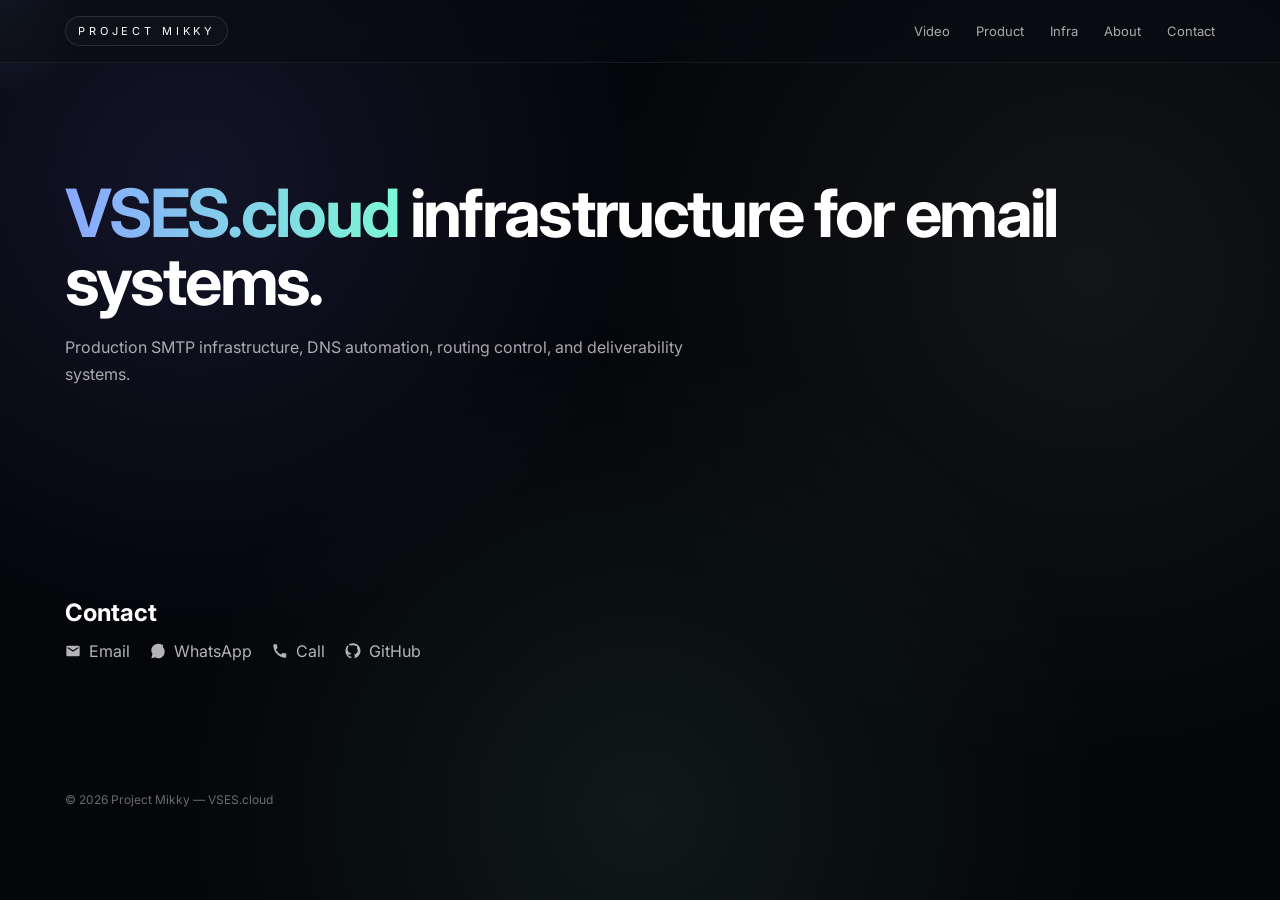
==== commit dfb6350b: "Update index.html" ====
--- a/index.html
+++ b/index.html
@@ -34,7 +34,6 @@
     z-index:0;
 }
 
-/* SOFT GRID */
 .bg::after{
     content:"";
     position:absolute;
@@ -84,6 +83,7 @@
     align-items:center;
 }
 
+/* ✅ CLICKABLE LOGO (ONLY CHANGE #1) */
 .logo{
     font-size:11px;
     letter-spacing:0.35em;
@@ -92,8 +92,10 @@
     border-radius:999px;
     color:#fff;
     background:rgba(255,255,255,0.02);
-}
-
+    cursor:pointer;
+}
+
+/* NAV RIGHT */
 .nav-right{
     display:flex;
     gap:26px;
@@ -135,20 +137,9 @@
     line-height:1.7;
 }
 
-/* SECTION BASE */
+/* SECTION */
 .section{
     padding:110px 0;
-}
-
-.section h2{
-    font-size:28px;
-    margin-bottom:16px;
-    letter-spacing:-0.02em;
-}
-
-.section p{
-    color:rgba(255,255,255,0.65);
-    line-height:1.8;
 }
 
 /* VIDEO */
@@ -160,101 +151,23 @@
     border-radius:18px;
     overflow:hidden;
     border:1px solid rgba(255,255,255,0.08);
-    box-shadow:0 30px 80px rgba(0,0,0,0.5);
-}
-
-.video-box iframe{
-    width:100%;
-    height:100%;
-    border:0;
-}
-
-/* PRODUCT */
-.tabs{
-    margin-top:20px;
-}
-
-.tab-buttons{
-    display:flex;
-    gap:10px;
-    flex-wrap:wrap;
-    margin:20px 0;
-}
-
-.tab-buttons button{
-    padding:10px 14px;
-    border-radius:999px;
-    border:1px solid rgba(255,255,255,0.12);
-    background:rgba(255,255,255,0.03);
-    color:rgba(255,255,255,0.7);
-    cursor:pointer;
-    font-size:13px;
-    transition:0.2s;
-}
-
-.tab-buttons button:hover{
-    transform:translateY(-1px);
-    border-color:rgba(255,255,255,0.25);
-}
-
-.tab-buttons button.active{
-    background:#fff;
-    color:#000;
-}
-
-.tab-content{
-    aspect-ratio:16/9;
-    border-radius:18px;
-    overflow:hidden;
-    border:1px solid rgba(255,255,255,0.08);
-}
-
-.tab-content img{
-    width:100%;
-    height:100%;
-    object-fit:cover;
-}
-
-/* GRID SECTION */
-.grid{
-    display:grid;
-    grid-template-columns:1fr 1fr;
-    gap:70px;
-    align-items:center;
-}
-
-/* CARD */
-.card{
-    border-radius:18px;
-    overflow:hidden;
-    border:1px solid rgba(255,255,255,0.08);
-    aspect-ratio:16/10;
-    box-shadow:0 40px 120px rgba(0,0,0,0.6);
-}
-
-.card img{
-    width:100%;
-    height:100%;
-    object-fit:cover;
-}
-
-/* ABOUT CALLOUT STYLE */
-.about-box{
-    padding:30px;
-    border-radius:18px;
-    border:1px solid rgba(255,255,255,0.08);
-    background:rgba(255,255,255,0.02);
-}
-
-/* CONTACT */
+}
+
+/* CONTACT LINKS */
 .contact a{
     margin-right:16px;
     color:rgba(255,255,255,0.7);
     text-decoration:none;
-}
-
-.contact a:hover{
-    color:#fff;
+    display:inline-flex;
+    align-items:center;
+    gap:8px;
+}
+
+/* ✅ ICON STYLE (ONLY CHANGE #2) */
+.icon{
+    width:16px;
+    height:16px;
+    fill:currentColor;
 }
 
 /* FOOTER */
@@ -277,18 +190,6 @@
     transform:translateY(0);
 }
 
-@media(max-width:900px){
-    .grid{
-        grid-template-columns:1fr;
-    }
-
-    .nav-right{
-        gap:14px;
-        flex-direction:column;
-        align-items:flex-end;
-    }
-}
-
 </style>
 </head>
 
@@ -300,7 +201,8 @@
 <nav>
 <div class="container nav-inner">
 
-    <div class="logo">PROJECT MIKKY</div>
+    <!-- CLICK TO RELOAD -->
+    <div class="logo" onclick="window.location.reload()">PROJECT MIKKY</div>
 
     <div class="nav-right">
         <a href="#video">Video</a>
@@ -316,66 +218,7 @@
 <!-- HERO -->
 <section class="hero container reveal">
     <h1><span>VSES.cloud</span> infrastructure for email systems.</h1>
-    <p>
-        Production SMTP infrastructure, DNS automation, routing control, and deliverability systems for scalable outbound email operations.
-    </p>
-</section>
-
-<!-- VIDEO -->
-<section id="video" class="section container reveal">
-    <h2>Product Overview</h2>
-
-    <div class="video-box">
-        <iframe src="https://www.youtube.com/embed/YOUR_VIDEO_ID" allowfullscreen></iframe>
-    </div>
-</section>
-
-<!-- PRODUCT -->
-<section id="products" class="section container reveal">
-    <h2>Interface</h2>
-
-    <div class="tabs">
-        <div class="tab-buttons">
-            <button class="active" onclick="switchTab(0)">Dashboard</button>
-            <button onclick="switchTab(1)">Fleet</button>
-            <button onclick="switchTab(2)">Domains</button>
-            <button onclick="switchTab(3)">Analytics</button>
-            <button onclick="switchTab(4)">Campaign</button>
-        </div>
-
-        <div class="tab-content">
-            <img id="tabImage" src="https://raw.githubusercontent.com/projectmikky/vses-cloud/main/screenshots/dashboard.png">
-        </div>
-    </div>
-</section>
-
-<!-- INFRA -->
-<section id="infra" class="section container reveal grid">
-
-    <div>
-        <h2>Infrastructure</h2>
-        <p>
-            SMTP routing, IP pools, DNS automation, monitoring systems, and delivery optimization for production email infrastructure.
-        </p>
-    </div>
-
-    <div class="card">
-        <img src="https://raw.githubusercontent.com/projectmikky/vses-cloud/main/screenshots/fleet.png">
-    </div>
-
-</section>
-
-<!-- ABOUT -->
-<section id="about" class="section container reveal">
-    <h2>About</h2>
-
-    <div class="about-box">
-        <p>
-            Michael is an infrastructure engineer focused on email delivery systems, SMTP architecture, and DNS automation.<br><br>
-
-            He builds and operates VSES.cloud under the Project Mikky engineering brand, focused on production-grade reliability and scalable email infrastructure.
-        </p>
-    </div>
+    <p>Production SMTP infrastructure, DNS automation, routing control, and deliverability systems.</p>
 </section>
 
 <!-- CONTACT -->
@@ -383,20 +226,39 @@
     <h2>Contact</h2>
 
     <div style="margin-top:14px;">
-        <a href="mailto:michael@projectmikky.com">Email</a>
-        <a href="https://wa.me/2349040000902">WhatsApp</a>
-        <a href="tel:+2349040000902">Call</a>
-        <a href="https://github.com/projectmikky/vses-cloud">GitHub</a>
+
+        <a href="mailto:michael@projectmikky.com">
+            <svg class="icon" viewBox="0 0 24 24"><path d="M20 4H4a2 2 0 00-2 2v12a2 2 0 002 2h16a2 2 0 002-2V6a2 2 0 00-2-2zm0 4l-8 5-8-5V6l8 5 8-5v2z"/></svg>
+            Email
+        </a>
+
+        <a href="https://wa.me/2349040000902">
+            <svg class="icon" viewBox="0 0 24 24"><path d="M20 3.5A11.8 11.8 0 0012 1C6.5 1 2 5.5 2 11c0 2 .6 3.9 1.7 5.5L2 23l6.7-1.7A11.9 11.9 0 0012 23c5.5 0 10-4.5 10-10 0-3-1.2-5.8-3-7.5z"/></svg>
+            WhatsApp
+        </a>
+
+        <a href="tel:+2349040000902">
+            <svg class="icon" viewBox="0 0 24 24"><path d="M6.6 10.8a15.6 15.6 0 006.6 6.6l2.2-2.2c.3-.3.7-.4 1.1-.3 1.2.4 2.5.6 3.8.6.6 0 1 .4 1 1V21c0 .6-.4 1-1 1C10.3 22 2 13.7 2 3c0-.6.4-1 1-1h3.5c.6 0 1 .4 1 1 0 1.3.2 2.6.6 3.8.1.4 0 .8-.3 1.1l-2.2 2.2z"/></svg>
+            Call
+        </a>
+
+        <a href="https://github.com/projectmikky/vses-cloud">
+            <svg class="icon" viewBox="0 0 24 24"><path d="M12 .5C5.7.5.7 5.6.7 12c0 5.1 3.3 9.5 7.9 11 0.6.1.8-.3.8-.6v-2.2c-3.2.7-3.9-1.4-3.9-1.4-.5-1.3-1.2-1.7-1.2-1.7-1-.7.1-.7.1-.7 1.1.1 1.7 1.2 1.7 1.2 1 .1 2-.7 2.5-1.1.1-.7.4-1.2.7-1.5-2.6-.3-5.4-1.3-5.4-6 0-1.3.5-2.4 1.2-3.2-.1-.3-.5-1.5.1-3.1 0 0 1-.3 3.3 1.2a11 11 0 016 0C16.8 4.4 17.8 4.7 17.8 4.7c.6 1.6.2 2.8.1 3.1.8.8 1.2 1.9 1.2 3.2 0 4.7-2.8 5.7-5.4 6 .4.3.8 1 .8 2v3c0 .3.2.7.8.6 4.6-1.5 7.9-5.9 7.9-11C23.3 5.6 18.3.5 12 .5z"/></svg>
+            GitHub
+        </a>
+
     </div>
 </section>
 
 <footer>
 <div class="container">
-    © 2026 Project Mikky — VSES.cloud infrastructure
+    © 2026 Project Mikky — VSES.cloud
 </div>
 </footer>
 
 <script>
+document.querySelector(".logo").onclick = () => window.location.reload();
+
 const observer=new IntersectionObserver(entries=>{
     entries.forEach(e=>{
         if(e.isIntersecting) e.target.classList.add("visible");
@@ -409,23 +271,6 @@
     document.getElementById("cursor").style.transform=
     `translate(${e.clientX}px,${e.clientY}px)`;
 });
-
-const images=[
-    "dashboard.png",
-    "fleet.png",
-    "domains.png",
-    "analytics.png",
-    "campaign.png"
-];
-
-function switchTab(i){
-    document.getElementById("tabImage").src=
-    `https://raw.githubusercontent.com/projectmikky/vses-cloud/main/screenshots/${images[i]}`;
-
-    document.querySelectorAll(".tab-buttons button").forEach((b,idx)=>{
-        b.classList.toggle("active", idx===i);
-    });
-}
 </script>
 
 </body>
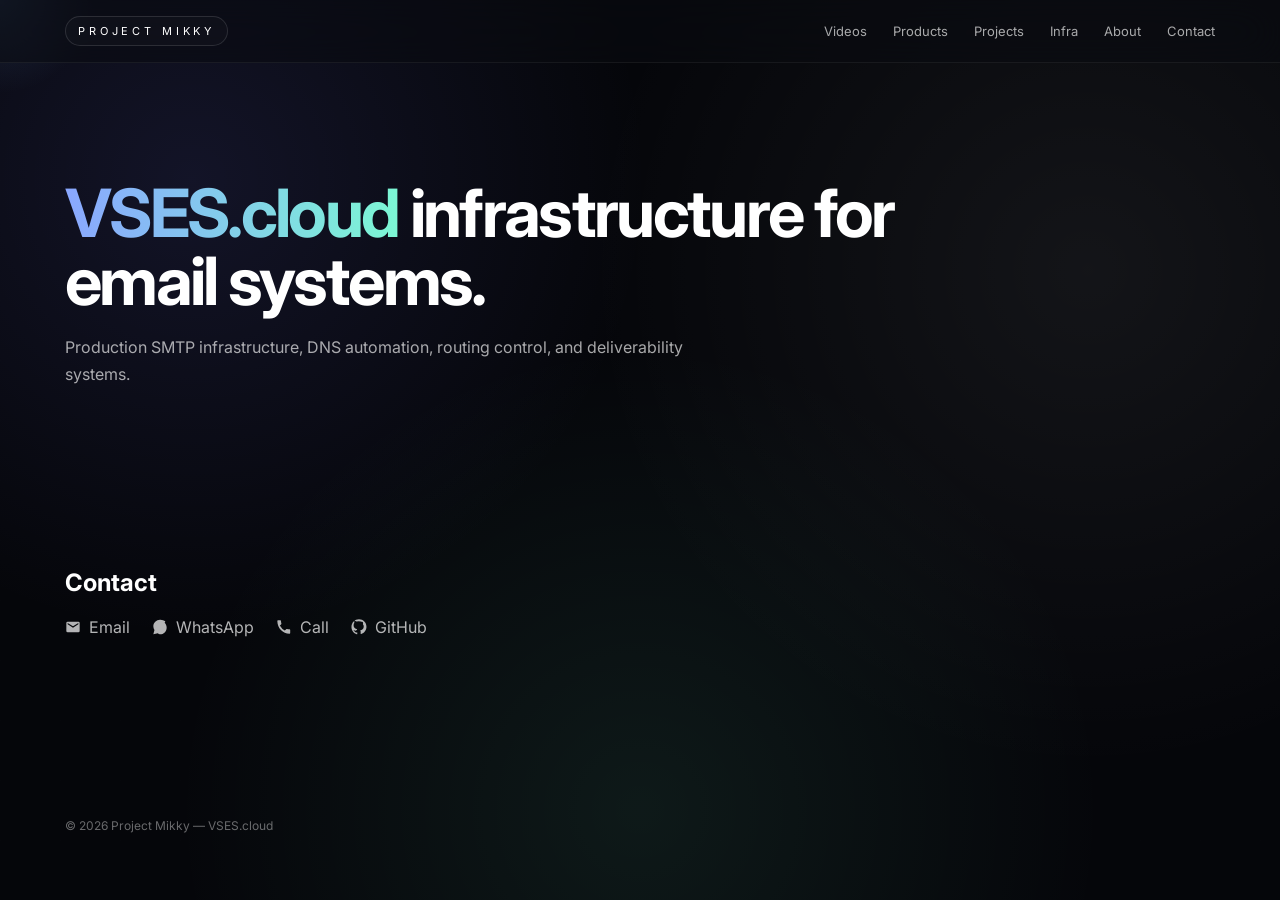
==== commit 9a46f9a1: "Add files via upload" ====
--- a/index.html
+++ b/index.html
@@ -1,277 +1,132 @@
-<!DOCTYPE html>
-<html lang="en">
-<head>
-<meta charset="UTF-8" />
-<meta name="viewport" content="width=device-width, initial-scale=1.0"/>
-<title>Project Mikky | VSES.cloud</title>
-
-<link href="https://fonts.googleapis.com/css2?family=Inter:wght@300;400;500;600;700&display=swap" rel="stylesheet">
-
-<style>
-
-*{
-    margin:0;
-    padding:0;
-    box-sizing:border-box;
-}
-
-body{
-    font-family:Inter, sans-serif;
-    background:#05060a;
-    color:#fff;
-    overflow-x:hidden;
-}
-
-/* NOISE + GLOW BACKGROUND */
-.bg{
-    position:fixed;
-    inset:0;
-    background:
-        radial-gradient(circle at 15% 20%, rgba(120,120,255,0.12), transparent 35%),
-        radial-gradient(circle at 85% 30%, rgba(255,255,255,0.06), transparent 40%),
-        radial-gradient(circle at 50% 90%, rgba(120,255,200,0.08), transparent 45%),
-        #05060a;
-    z-index:0;
-}
-
-.bg::after{
-    content:"";
-    position:absolute;
-    inset:0;
-    background-image:linear-gradient(rgba(255,255,255,0.04) 1px, transparent 1px),
-                     linear-gradient(90deg, rgba(255,255,255,0.04) 1px, transparent 1px);
-    background-size:60px 60px;
-    opacity:0.05;
-}
-
-/* CURSOR GLOW */
-.cursor{
-    position:fixed;
-    width:220px;
-    height:220px;
-    border-radius:50%;
-    pointer-events:none;
-    background:radial-gradient(circle, rgba(120,180,255,0.15), transparent 60%);
-    transform:translate(-50%,-50%);
-    transition:transform 0.08s linear;
-    z-index:1;
-}
-
-/* LAYOUT */
-.container{
-    width:min(1150px,92vw);
-    margin:0 auto;
-    position:relative;
-    z-index:2;
-}
-
-/* NAV */
-nav{
-    position:fixed;
-    top:0;
-    width:100%;
-    padding:16px 0;
-    background:rgba(10,12,18,0.55);
-    backdrop-filter:blur(20px);
-    border-bottom:1px solid rgba(255,255,255,0.06);
-    z-index:1000;
-}
-
-.nav-inner{
-    display:flex;
-    justify-content:space-between;
-    align-items:center;
-}
-
-/* ✅ CLICKABLE LOGO (ONLY CHANGE #1) */
-.logo{
-    font-size:11px;
-    letter-spacing:0.35em;
-    padding:7px 12px;
-    border:1px solid rgba(255,255,255,0.12);
-    border-radius:999px;
-    color:#fff;
-    background:rgba(255,255,255,0.02);
-    cursor:pointer;
-}
-
-/* NAV RIGHT */
-.nav-right{
-    display:flex;
-    gap:26px;
-}
-
-.nav-right a{
-    font-size:13px;
-    color:rgba(255,255,255,0.65);
-    text-decoration:none;
-    transition:0.2s;
-}
-
-.nav-right a:hover{
-    color:#fff;
-}
-
-/* HERO */
-.hero{
-    padding:180px 0 100px;
-}
-
-.hero h1{
-    font-size:clamp(44px,5.2vw,84px);
-    line-height:1.02;
-    letter-spacing:-0.04em;
-}
-
-.hero h1 span{
-    background:linear-gradient(90deg,#8aa7ff,#7cf7d4);
-    -webkit-background-clip:text;
-    -webkit-text-fill-color:transparent;
-}
-
-.hero p{
-    margin-top:18px;
-    max-width:680px;
-    color:rgba(255,255,255,0.65);
-    font-size:16px;
-    line-height:1.7;
-}
-
-/* SECTION */
-.section{
-    padding:110px 0;
-}
-
-/* VIDEO */
-.video-box{
-    width:100%;
-    max-width:920px;
-    margin:0 auto;
-    aspect-ratio:16/9;
-    border-radius:18px;
-    overflow:hidden;
-    border:1px solid rgba(255,255,255,0.08);
-}
-
-/* CONTACT LINKS */
-.contact a{
-    margin-right:16px;
-    color:rgba(255,255,255,0.7);
-    text-decoration:none;
-    display:inline-flex;
-    align-items:center;
-    gap:8px;
-}
-
-/* ✅ ICON STYLE (ONLY CHANGE #2) */
-.icon{
-    width:16px;
-    height:16px;
-    fill:currentColor;
-}
-
-/* FOOTER */
-footer{
-    border-top:1px solid rgba(255,255,255,0.08);
-    padding:18px 0;
-    color:rgba(255,255,255,0.4);
-    font-size:12px;
-}
-
-/* REVEAL */
-.reveal{
-    opacity:0;
-    transform:translateY(18px);
-    transition:0.9s ease;
-}
-
-.reveal.visible{
-    opacity:1;
-    transform:translateY(0);
-}
-
-</style>
-</head>
-
-<body>
-
-<div class="bg"></div>
-<div class="cursor" id="cursor"></div>
-
-<nav>
-<div class="container nav-inner">
-
-    <!-- CLICK TO RELOAD -->
-    <div class="logo" onclick="window.location.reload()">PROJECT MIKKY</div>
-
-    <div class="nav-right">
-        <a href="#video">Video</a>
-        <a href="#products">Product</a>
-        <a href="#infra">Infra</a>
-        <a href="#about">About</a>
-        <a href="#contact">Contact</a>
-    </div>
-
-</div>
-</nav>
-
-<!-- HERO -->
-<section class="hero container reveal">
-    <h1><span>VSES.cloud</span> infrastructure for email systems.</h1>
-    <p>Production SMTP infrastructure, DNS automation, routing control, and deliverability systems.</p>
-</section>
-
-<!-- CONTACT -->
-<section id="contact" class="section container reveal contact">
-    <h2>Contact</h2>
-
-    <div style="margin-top:14px;">
-
-        <a href="mailto:michael@projectmikky.com">
-            <svg class="icon" viewBox="0 0 24 24"><path d="M20 4H4a2 2 0 00-2 2v12a2 2 0 002 2h16a2 2 0 002-2V6a2 2 0 00-2-2zm0 4l-8 5-8-5V6l8 5 8-5v2z"/></svg>
-            Email
-        </a>
-
-        <a href="https://wa.me/2349040000902">
-            <svg class="icon" viewBox="0 0 24 24"><path d="M20 3.5A11.8 11.8 0 0012 1C6.5 1 2 5.5 2 11c0 2 .6 3.9 1.7 5.5L2 23l6.7-1.7A11.9 11.9 0 0012 23c5.5 0 10-4.5 10-10 0-3-1.2-5.8-3-7.5z"/></svg>
-            WhatsApp
-        </a>
-
-        <a href="tel:+2349040000902">
-            <svg class="icon" viewBox="0 0 24 24"><path d="M6.6 10.8a15.6 15.6 0 006.6 6.6l2.2-2.2c.3-.3.7-.4 1.1-.3 1.2.4 2.5.6 3.8.6.6 0 1 .4 1 1V21c0 .6-.4 1-1 1C10.3 22 2 13.7 2 3c0-.6.4-1 1-1h3.5c.6 0 1 .4 1 1 0 1.3.2 2.6.6 3.8.1.4 0 .8-.3 1.1l-2.2 2.2z"/></svg>
-            Call
-        </a>
-
-        <a href="https://github.com/projectmikky/vses-cloud">
-            <svg class="icon" viewBox="0 0 24 24"><path d="M12 .5C5.7.5.7 5.6.7 12c0 5.1 3.3 9.5 7.9 11 0.6.1.8-.3.8-.6v-2.2c-3.2.7-3.9-1.4-3.9-1.4-.5-1.3-1.2-1.7-1.2-1.7-1-.7.1-.7.1-.7 1.1.1 1.7 1.2 1.7 1.2 1 .1 2-.7 2.5-1.1.1-.7.4-1.2.7-1.5-2.6-.3-5.4-1.3-5.4-6 0-1.3.5-2.4 1.2-3.2-.1-.3-.5-1.5.1-3.1 0 0 1-.3 3.3 1.2a11 11 0 016 0C16.8 4.4 17.8 4.7 17.8 4.7c.6 1.6.2 2.8.1 3.1.8.8 1.2 1.9 1.2 3.2 0 4.7-2.8 5.7-5.4 6 .4.3.8 1 .8 2v3c0 .3.2.7.8.6 4.6-1.5 7.9-5.9 7.9-11C23.3 5.6 18.3.5 12 .5z"/></svg>
-            GitHub
-        </a>
-
-    </div>
-</section>
-
-<footer>
-<div class="container">
-    © 2026 Project Mikky — VSES.cloud
-</div>
-</footer>
-
-<script>
-document.querySelector(".logo").onclick = () => window.location.reload();
-
-const observer=new IntersectionObserver(entries=>{
-    entries.forEach(e=>{
-        if(e.isIntersecting) e.target.classList.add("visible");
-    });
-},{threshold:0.15});
-
-document.querySelectorAll(".reveal").forEach(el=>observer.observe(el));
-
-document.addEventListener("mousemove",(e)=>{
-    document.getElementById("cursor").style.transform=
-    `translate(${e.clientX}px,${e.clientY}px)`;
-});
-</script>
-
-</body>
-</html>
+<!DOCTYPE html>
+<html lang="en">
+<head>
+
+<meta charset="UTF-8" />
+<meta name="viewport" content="width=device-width, initial-scale=1.0"/>
+
+<title>Project Mikky | VSES.cloud</title>
+
+<link href="https://fonts.googleapis.com/css2?family=Inter:wght@300;400;500;600;700&display=swap" rel="stylesheet">
+<link rel="stylesheet" href="assets/css/style.css">
+
+</head>
+
+<body>
+
+<!-- BACKGROUND -->
+<div class="bg"></div>
+
+<!-- CURSOR -->
+<div class="cursor" id="cursor"></div>
+
+<!-- NAVIGATION -->
+<nav>
+
+    <div class="container nav-inner">
+
+        <!-- LOGO -->
+        <a href="index.html" class="logo">
+            PROJECT MIKKY
+        </a>
+
+        <!-- NAV LINKS -->
+        <div class="nav-right">
+
+            <a href="videos.html">Videos</a>
+            <a href="products.html">Products</a>
+            <a href="projects.html">Projects</a>
+            <a href="infra.html">Infra</a>
+            <a href="about.html">About</a>
+            <a href="contact.html">Contact</a>
+
+        </div>
+
+    </div>
+
+</nav>
+
+<!-- HERO -->
+<section class="hero container reveal">
+
+    <h1>
+        <span>VSES.cloud</span>
+        infrastructure for email systems.
+    </h1>
+
+    <p>
+        Production SMTP infrastructure,
+        DNS automation,
+        routing control,
+        and deliverability systems.
+    </p>
+
+</section>
+
+<!-- CONTACT -->
+<section class="section container reveal contact">
+
+    <h2 style="margin-bottom:20px;">
+        Contact
+    </h2>
+
+    <div>
+
+        <a href="mailto:michael@projectmikky.com">
+
+            <svg class="icon" viewBox="0 0 24 24" width="16" height="16" fill="currentColor">
+                <path d="M20 4H4a2 2 0 00-2 2v12a2 2 0 002 2h16a2 2 0 002-2V6a2 2 0 00-2-2zm0 4l-8 5-8-5V6l8 5 8-5v2z"/>
+            </svg>
+
+            Email
+
+        </a>
+
+        <a href="https://wa.me/2349040000902">
+
+            <svg class="icon" viewBox="0 0 24 24" width="16" height="16" fill="currentColor">
+                <path d="M20 3.5A11.8 11.8 0 0012 1C6.5 1 2 5.5 2 11c0 2 .6 3.9 1.7 5.5L2 23l6.7-1.7A11.9 11.9 0 0012 23c5.5 0 10-4.5 10-10 0-3-1.2-5.8-3-7.5z"/>
+            </svg>
+
+            WhatsApp
+
+        </a>
+
+        <a href="tel:+2349040000902">
+
+            <svg class="icon" viewBox="0 0 24 24" width="16" height="16" fill="currentColor">
+                <path d="M6.6 10.8a15.6 15.6 0 006.6 6.6l2.2-2.2c.3-.3.7-.4 1.1-.3 1.2.4 2.5.6 3.8.6.6 0 1 .4 1 1V21c0 .6-.4 1-1 1C10.3 22 2 13.7 2 3c0-.6.4-1 1-1h3.5c.6 0 1 .4 1 1 0 1.3.2 2.6.6 3.8.1.4 0 .8-.3 1.1l-2.2 2.2z"/>
+            </svg>
+
+            Call
+
+        </a>
+
+        <a href="https://github.com/projectmikky/vses-cloud">
+
+            <svg class="icon" viewBox="0 0 24 24" width="16" height="16" fill="currentColor">
+                <path d="M12 .5C5.7.5.7 5.6.7 12c0 5.1 3.3 9.5 7.9 11 0.6.1.8-.3.8-.6v-2.2c-3.2.7-3.9-1.4-3.9-1.4-.5-1.3-1.2-1.7-1.2-1.7-1-.7.1-.7.1-.7 1.1.1 1.7 1.2 1.7 1.2 1 .1 2-.7 2.5-1.1.1-.7.4-1.2.7-1.5-2.6-.3-5.4-1.3-5.4-6 0-1.3.5-2.4 1.2-3.2-.1-.3-.5-1.5.1-3.1 0 0 1-.3 3.3 1.2a11 11 0 016 0C16.8 4.4 17.8 4.7 17.8 4.7c.6 1.6.2 2.8.1 3.1.8.8 1.2 1.9 1.2 3.2 0 4.7-2.8 5.7-5.4 6 .4.3.8 1 .8 2v3c0 .3.2.7.8.6 4.6-1.5 7.9-5.9 7.9-11C23.3 5.6 18.3.5 12 .5z"/>
+            </svg>
+
+            GitHub
+
+        </a>
+
+    </div>
+
+</section>
+
+<!-- FOOTER -->
+<footer>
+
+    <div class="container">
+        © 2026 Project Mikky — VSES.cloud
+    </div>
+
+</footer>
+
+<!-- JS -->
+<script src="assets/js/main.js"></script>
+
+</body>
+</html>
--- a/assets/css/style.css
+++ b/assets/css/style.css
@@ -0,0 +1,327 @@
+*{
+    margin:0;
+    padding:0;
+    box-sizing:border-box;
+}
+
+html{
+    scroll-behavior:smooth;
+}
+
+body{
+    font-family:Inter,sans-serif;
+    background:#05060a;
+    color:#fff;
+    overflow-x:hidden;
+}
+
+/* BACKGROUND */
+
+.bg{
+    position:fixed;
+    inset:0;
+    background:
+        radial-gradient(circle at 15% 20%, rgba(120,120,255,0.12), transparent 35%),
+        radial-gradient(circle at 85% 30%, rgba(255,255,255,0.06), transparent 40%),
+        radial-gradient(circle at 50% 90%, rgba(120,255,200,0.08), transparent 45%),
+        #05060a;
+    z-index:0;
+}
+
+.bg::after{
+    content:"";
+    position:absolute;
+    inset:0;
+    background-image:
+        linear-gradient(rgba(255,255,255,0.04) 1px, transparent 1px),
+        linear-gradient(90deg, rgba(255,255,255,0.04) 1px, transparent 1px);
+    background-size:60px 60px;
+    opacity:0.05;
+}
+
+/* CURSOR */
+
+.cursor{
+    position:fixed;
+    width:220px;
+    height:220px;
+    border-radius:50%;
+    pointer-events:none;
+    background:radial-gradient(circle, rgba(120,180,255,0.15), transparent 60%);
+    transform:translate(-50%,-50%);
+    transition:transform 0.08s linear;
+    z-index:1;
+}
+
+/* CONTAINER */
+
+.container{
+    width:min(1150px,92vw);
+    margin:0 auto;
+    position:relative;
+    z-index:2;
+}
+
+/* NAVIGATION */
+
+nav{
+    position:fixed;
+    top:0;
+    width:100%;
+    padding:16px 0;
+    background:rgba(10,12,18,0.55);
+    backdrop-filter:blur(20px);
+    border-bottom:1px solid rgba(255,255,255,0.06);
+    z-index:1000;
+}
+
+.nav-inner{
+    display:flex;
+    justify-content:space-between;
+    align-items:center;
+}
+
+/* LOGO */
+
+.logo{
+    font-size:11px;
+    letter-spacing:0.35em;
+    padding:7px 12px;
+    border:1px solid rgba(255,255,255,0.12);
+    border-radius:999px;
+    color:#fff;
+    background:rgba(255,255,255,0.02);
+    text-decoration:none;
+    transition:0.2s;
+}
+
+.logo:hover{
+    border-color:rgba(255,255,255,0.25);
+}
+
+/* NAV LINKS */
+
+.nav-right{
+    display:flex;
+    gap:26px;
+}
+
+.nav-right a{
+    font-size:13px;
+    color:rgba(255,255,255,0.65);
+    text-decoration:none;
+    transition:0.2s;
+}
+
+.nav-right a:hover{
+    color:#fff;
+}
+
+/* HERO */
+
+.hero{
+    padding:180px 0 100px;
+}
+
+.hero h1{
+    font-size:clamp(44px,5.2vw,84px);
+    line-height:1.02;
+    letter-spacing:-0.04em;
+    max-width:950px;
+}
+
+.hero h1 span{
+    background:linear-gradient(90deg,#8aa7ff,#7cf7d4);
+    -webkit-background-clip:text;
+    -webkit-text-fill-color:transparent;
+}
+
+.hero p{
+    margin-top:18px;
+    max-width:680px;
+    color:rgba(255,255,255,0.65);
+    font-size:16px;
+    line-height:1.7;
+}
+
+/* PAGE HERO */
+
+.page-hero{
+    padding:170px 0 70px;
+}
+
+.page-title{
+    font-size:clamp(42px,5vw,72px);
+    line-height:1;
+    letter-spacing:-0.04em;
+}
+
+.page-subtitle{
+    margin-top:18px;
+    max-width:760px;
+    color:rgba(255,255,255,0.65);
+    font-size:16px;
+    line-height:1.8;
+}
+
+/* SECTION */
+
+.section{
+    padding:80px 0;
+}
+
+/* GRID */
+
+.grid{
+    display:grid;
+    grid-template-columns:repeat(auto-fit,minmax(320px,1fr));
+    gap:24px;
+}
+
+/* CARD */
+
+.card{
+    background:rgba(255,255,255,0.03);
+    border:1px solid rgba(255,255,255,0.08);
+    border-radius:22px;
+    overflow:hidden;
+    backdrop-filter:blur(12px);
+    transition:0.3s ease;
+}
+
+.card:hover{
+    transform:translateY(-6px);
+    border-color:rgba(140,180,255,0.25);
+}
+
+.card img{
+    width:100%;
+    display:block;
+}
+
+.card-content{
+    padding:22px;
+}
+
+.card-content h3{
+    margin-bottom:12px;
+    font-size:20px;
+}
+
+.card-content p{
+    color:rgba(255,255,255,0.65);
+    line-height:1.7;
+    font-size:15px;
+}
+
+/* CONTACT */
+
+.contact a{
+    margin-right:18px;
+    color:rgba(255,255,255,0.7);
+    text-decoration:none;
+    display:inline-flex;
+    align-items:center;
+    gap:8px;
+    transition:0.2s;
+}
+
+.contact a:hover{
+    color:#fff;
+}
+
+/* FOOTER */
+
+footer{
+    border-top:1px solid rgba(255,255,255,0.08);
+    padding:18px 0;
+    margin-top:80px;
+    color:rgba(255,255,255,0.4);
+    font-size:12px;
+}
+
+/* REVEAL */
+
+.reveal{
+    opacity:0;
+    transform:translateY(18px);
+    transition:0.9s ease;
+}
+
+.reveal.visible{
+    opacity:1;
+    transform:translateY(0);
+}
+
+/* MOBILE */
+
+@media(max-width:900px){
+
+    .nav-right{
+        gap:18px;
+    }
+
+}
+
+@media(max-width:768px){
+
+    .hero{
+        padding:150px 0 70px;
+    }
+
+    .hero h1{
+        font-size:clamp(38px,10vw,58px);
+    }
+
+    .hero p{
+        font-size:15px;
+    }
+
+    .page-hero{
+        padding:150px 0 60px;
+    }
+
+    .page-title{
+        font-size:42px;
+    }
+
+    .page-subtitle{
+        font-size:15px;
+    }
+
+    .nav-inner{
+        flex-direction:column;
+        gap:16px;
+    }
+
+    .nav-right{
+        flex-wrap:wrap;
+        justify-content:center;
+        gap:14px;
+    }
+
+    .nav-right a{
+        font-size:12px;
+    }
+
+    .grid{
+        grid-template-columns:1fr;
+    }
+
+}
+
+@media(max-width:480px){
+
+    .hero{
+        padding-top:145px;
+    }
+
+    .hero h1{
+        line-height:1.08;
+    }
+
+    .section{
+        padding:60px 0;
+    }
+
+}
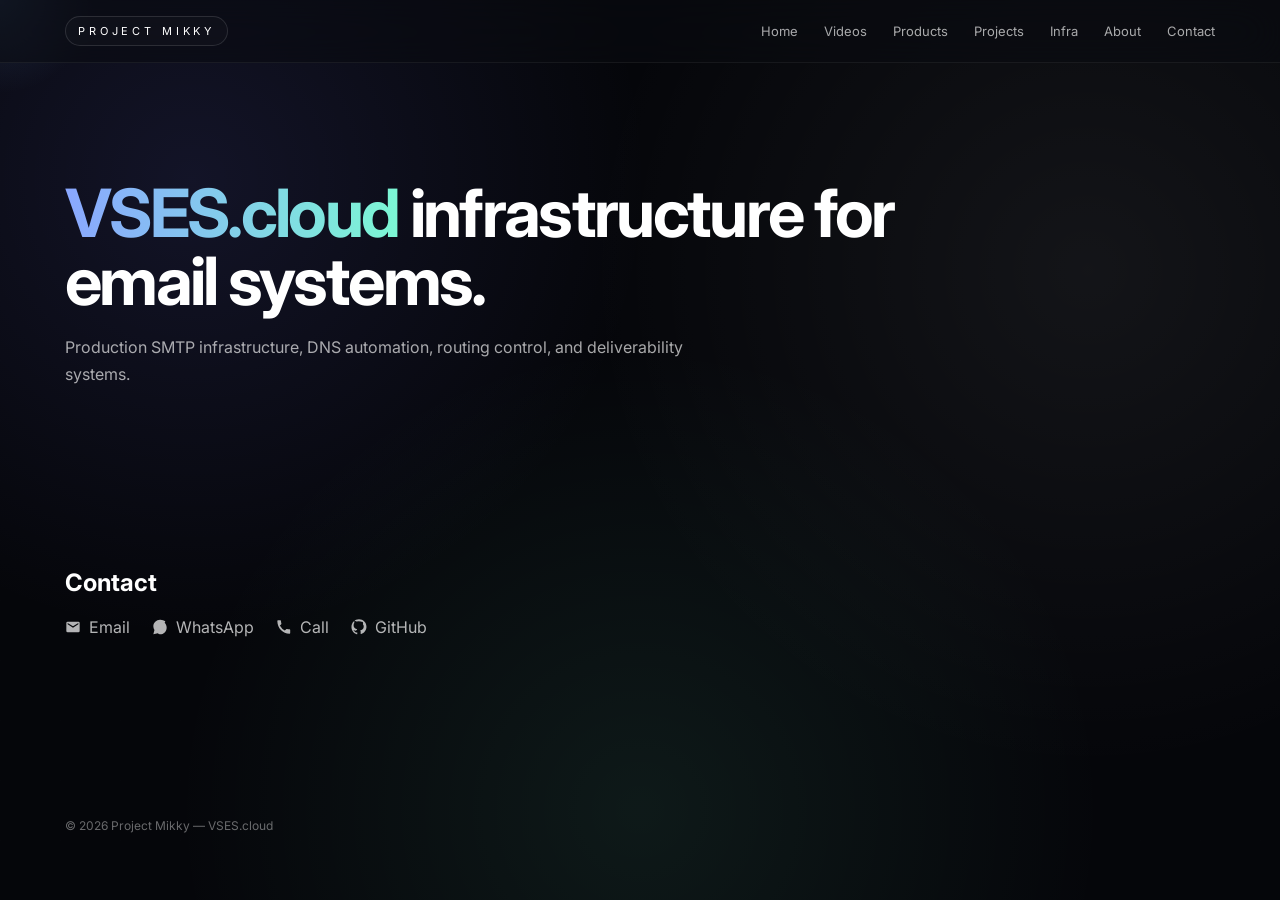
==== commit 821c4f10: "Add files via upload" ====
--- a/index.html
+++ b/index.html
@@ -33,6 +33,7 @@
         <!-- NAV LINKS -->
         <div class="nav-right">
 
+            <a href="index.html">Home</a>
             <a href="videos.html">Videos</a>
             <a href="products.html">Products</a>
             <a href="projects.html">Projects</a>
